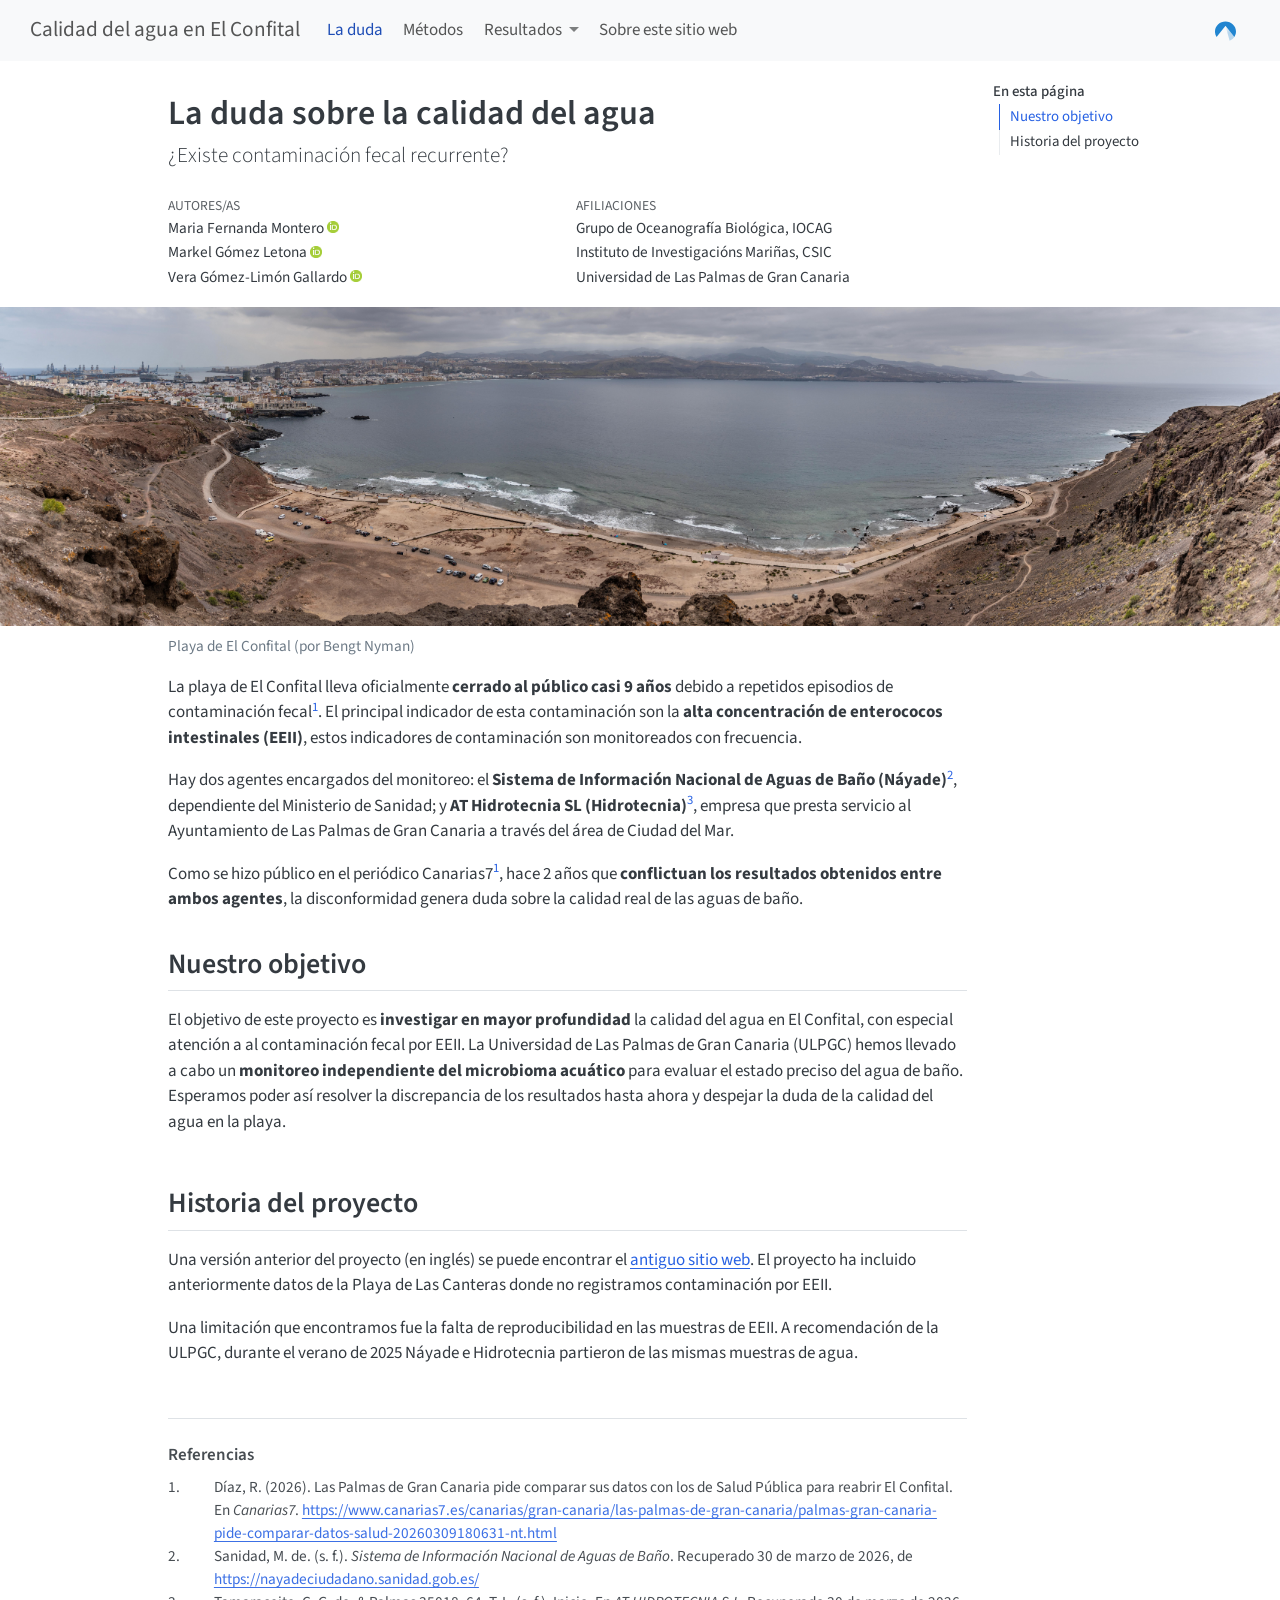
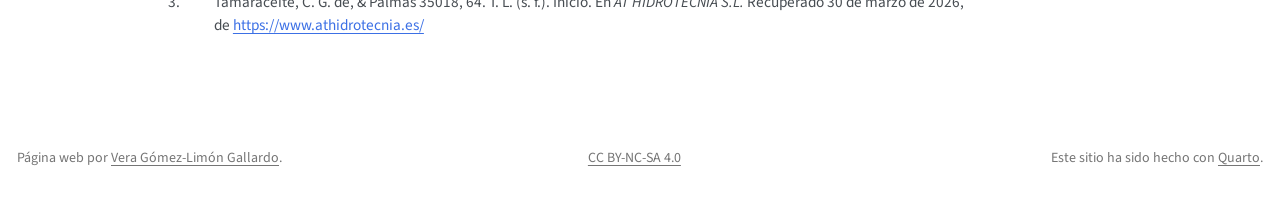
==== docs/index.html @ fd4003d5 "Añadida afiliación de Vera a la ULPGC" ====
<!DOCTYPE html>
<html xmlns="http://www.w3.org/1999/xhtml" lang="es" xml:lang="es"><head>

<meta charset="utf-8">
<meta name="generator" content="quarto-1.8.26">

<meta name="viewport" content="width=device-width, initial-scale=1.0, user-scalable=yes">

<meta name="author" content="Maria Fernanda Montero">
<meta name="author" content="Markel Gómez Letona">
<meta name="author" content="Vera Gómez-Limón Gallardo">

<title>La duda sobre la calidad del agua – Calidad del agua en El Confital</title>
<style>
code{white-space: pre-wrap;}
span.smallcaps{font-variant: small-caps;}
div.columns{display: flex; gap: min(4vw, 1.5em);}
div.column{flex: auto; overflow-x: auto;}
div.hanging-indent{margin-left: 1.5em; text-indent: -1.5em;}
ul.task-list{list-style: none;}
ul.task-list li input[type="checkbox"] {
  width: 0.8em;
  margin: 0 0.8em 0.2em -1em; /* quarto-specific, see https://github.com/quarto-dev/quarto-cli/issues/4556 */ 
  vertical-align: middle;
}
/* CSS for citations */
div.csl-bib-body { }
div.csl-entry {
  clear: both;
  margin-bottom: 0em;
}
.hanging-indent div.csl-entry {
  margin-left:2em;
  text-indent:-2em;
}
div.csl-left-margin {
  min-width:2em;
  float:left;
}
div.csl-right-inline {
  margin-left:2em;
  padding-left:1em;
}
div.csl-indent {
  margin-left: 2em;
}</style>


<script src="site_libs/quarto-nav/quarto-nav.js"></script>
<script src="site_libs/quarto-nav/headroom.min.js"></script>
<script src="site_libs/clipboard/clipboard.min.js"></script>
<script src="site_libs/quarto-search/autocomplete.umd.js"></script>
<script src="site_libs/quarto-search/fuse.min.js"></script>
<script src="site_libs/quarto-search/quarto-search.js"></script>
<meta name="quarto:offset" content="./">
<link href="./patron.png" rel="icon" type="image/png">
<script src="site_libs/quarto-html/quarto.js" type="module"></script>
<script src="site_libs/quarto-html/tabsets/tabsets.js" type="module"></script>
<script src="site_libs/quarto-html/axe/axe-check.js" type="module"></script>
<script src="site_libs/quarto-html/popper.min.js"></script>
<script src="site_libs/quarto-html/tippy.umd.min.js"></script>
<script src="site_libs/quarto-html/anchor.min.js"></script>
<link href="site_libs/quarto-html/tippy.css" rel="stylesheet">
<link href="site_libs/quarto-html/quarto-syntax-highlighting-587c61ba64f3a5504c4d52d930310e48.css" rel="stylesheet" id="quarto-text-highlighting-styles">
<script src="site_libs/bootstrap/bootstrap.min.js"></script>
<link href="site_libs/bootstrap/bootstrap-icons.css" rel="stylesheet">
<link href="site_libs/bootstrap/bootstrap-879d93b0f2bc2329f1ae5f42b097d1d2.min.css" rel="stylesheet" append-hash="true" id="quarto-bootstrap" data-mode="light">
<script id="quarto-search-options" type="application/json">{
  "location": "navbar",
  "copy-button": false,
  "collapse-after": 3,
  "panel-placement": "end",
  "type": "overlay",
  "limit": 50,
  "keyboard-shortcut": [
    "f",
    "/",
    "s"
  ],
  "show-item-context": false,
  "language": {
    "search-no-results-text": "No se han encontrado resultados",
    "search-matching-documents-text": "documentos encontrados",
    "search-copy-link-title": "Copiar el enlace en la búsqueda",
    "search-hide-matches-text": "Ocultar resultados adicionales",
    "search-more-match-text": "resultado adicional en este documento",
    "search-more-matches-text": "resultados adicionales en este documento",
    "search-clear-button-title": "Borrar",
    "search-text-placeholder": "",
    "search-detached-cancel-button-title": "Cancelar",
    "search-submit-button-title": "Enviar",
    "search-label": "Buscar"
  }
}</script>


</head>

<body class="nav-fixed quarto-light">

<div id="quarto-search-results"></div>
  <header id="quarto-header" class="headroom fixed-top">
    <nav class="navbar navbar-expand-lg " data-bs-theme="dark">
      <div class="navbar-container container-fluid">
      <div class="navbar-brand-container mx-auto">
    <a class="navbar-brand" href="./index.html">
    <span class="navbar-title">Calidad del agua en El Confital</span>
    </a>
  </div>
            <div id="quarto-search" class="" title="Buscar"></div>
          <button class="navbar-toggler" type="button" data-bs-toggle="collapse" data-bs-target="#navbarCollapse" aria-controls="navbarCollapse" role="menu" aria-expanded="false" aria-label="Navegación de palanca" onclick="if (window.quartoToggleHeadroom) { window.quartoToggleHeadroom(); }">
  <span class="navbar-toggler-icon"></span>
</button>
          <div class="collapse navbar-collapse" id="navbarCollapse">
            <ul class="navbar-nav navbar-nav-scroll me-auto">
  <li class="nav-item">
    <a class="nav-link active" href="./index.html" aria-current="page"> 
<span class="menu-text">La duda</span></a>
  </li>  
  <li class="nav-item">
    <a class="nav-link" href="./metodos.html"> 
<span class="menu-text">Métodos</span></a>
  </li>  
  <li class="nav-item dropdown ">
    <a class="nav-link dropdown-toggle" href="#" id="nav-menu-resultados" role="link" data-bs-toggle="dropdown" aria-expanded="false">
 <span class="menu-text">Resultados</span>
    </a>
    <ul class="dropdown-menu" aria-labelledby="nav-menu-resultados">    
        <li>
    <a class="dropdown-item" href="./indicadores.html">
 <span class="dropdown-text">Biondicadores convencionales</span></a>
  </li>  
        <li>
    <a class="dropdown-item" href="./citometria.html">
 <span class="dropdown-text">Citometría de flujo</span></a>
  </li>  
        <li>
    <a class="dropdown-item" href="./secuenciacion.html">
 <span class="dropdown-text">Secuenciación del microbioma</span></a>
  </li>  
    </ul>
  </li>
  <li class="nav-item">
    <a class="nav-link" href="./about.html"> 
<span class="menu-text">Sobre este sitio web</span></a>
  </li>  
</ul>
            <ul class="navbar-nav navbar-nav-scroll ms-auto">
  <li class="nav-item">
    <a class="nav-link" href="https://codeberg.org/veraglg/bahiaconfital"> 
<span class="menu-text"><img src="codeberg.svg" title="Codigo fuente" style="height:1.2em"></span></a>
  </li>  
</ul>
          </div> <!-- /navcollapse -->
            <div class="quarto-navbar-tools">
</div>
      </div> <!-- /container-fluid -->
    </nav>
</header>
<!-- content -->
<div id="quarto-content" class="quarto-container page-columns page-rows-contents page-layout-article page-navbar">
<!-- sidebar -->
<!-- margin-sidebar -->
    <div id="quarto-margin-sidebar" class="sidebar margin-sidebar">
        <nav id="TOC" role="doc-toc" class="toc-active">
    <h2 id="toc-title">En esta página</h2>
   
  <ul>
  <li><a href="#nuestro-objetivo" id="toc-nuestro-objetivo" class="nav-link active" data-scroll-target="#nuestro-objetivo">Nuestro objetivo</a></li>
  <li><a href="#historia-del-proyecto" id="toc-historia-del-proyecto" class="nav-link" data-scroll-target="#historia-del-proyecto">Historia del proyecto</a></li>
  </ul>
</nav>
    </div>
<!-- main -->
<main class="content page-columns page-full" id="quarto-document-content">

<header id="title-block-header" class="quarto-title-block default">
<div class="quarto-title">
<h1 class="title">La duda sobre la calidad del agua</h1>
<p class="subtitle lead">¿Existe contaminación fecal recurrente?</p>
</div>


<div class="quarto-title-meta-author">
  <div class="quarto-title-meta-heading">Autores/as</div>
  <div class="quarto-title-meta-heading">Afiliaciones</div>
  
    <div class="quarto-title-meta-contents">
    <p class="author">Maria Fernanda Montero <a href="https://orcid.org/0000-0001-8124-8136" class="quarto-title-author-orcid"> <img src="[data-uri]"></a></p>
  </div>
  <div class="quarto-title-meta-contents">
        <p class="affiliation">
            Grupo de Oceanografía Biológica, IOCAG
          </p>
      </div>
    <div class="quarto-title-meta-contents">
    <p class="author">Markel Gómez Letona <a href="https://orcid.org/0000-0001-9325-3979" class="quarto-title-author-orcid"> <img src="[data-uri]"></a></p>
  </div>
  <div class="quarto-title-meta-contents">
        <p class="affiliation">
            Instituto de Investigacións Mariñas, CSIC
          </p>
      </div>
    <div class="quarto-title-meta-contents">
    <p class="author">Vera Gómez-Limón Gallardo <a href="https://orcid.org/0009-0005-4889-3412" class="quarto-title-author-orcid"> <img src="[data-uri]"></a></p>
  </div>
  <div class="quarto-title-meta-contents">
        <p class="affiliation">
            Universidad de Las Palmas de Gran Canaria
          </p>
      </div>
  </div>

<div class="quarto-title-meta">

      
  
    
  </div>
  


</header>


<div class="page-columns page-full">
<div class="quarto-figure quarto-figure-center page-columns page-full">
<figure class="figure page-columns page-full">
<p class="page-columns page-full"><img src="confital.jpg" class="img-fluid figure-img column-screen"></p>
<figcaption>Playa de El Confital (por Bengt Nyman)</figcaption>
</figure>
</div>
</div>
<p>La playa de El Confital lleva oficialmente <strong>cerrado al público casi 9 años</strong> debido a repetidos episodios de contaminación fecal<span class="citation" data-cites="diaz2026"><sup><a href="#ref-diaz2026" role="doc-biblioref">1</a></sup></span>. El principal indicador de esta contaminación son la <strong>alta concentración de enterococos intestinales (EEII)</strong>, estos indicadores de contaminación son monitoreados con frecuencia.</p>
<p>Hay dos agentes encargados del monitoreo: el <strong>Sistema de Información Nacional de Aguas de Baño (Náyade)</strong><span class="citation" data-cites="nayade"><sup><a href="#ref-nayade" role="doc-biblioref">2</a></sup></span>, dependiente del Ministerio de Sanidad; y <strong>AT Hidrotecnia SL (Hidrotecnia)</strong><span class="citation" data-cites="hidrotecnia"><sup><a href="#ref-hidrotecnia" role="doc-biblioref">3</a></sup></span>, empresa que presta servicio al Ayuntamiento de Las Palmas de Gran Canaria a través del área de Ciudad del Mar.</p>
<p>Como se hizo público en el periódico Canarias7<span class="citation" data-cites="diaz2026"><sup><a href="#ref-diaz2026" role="doc-biblioref">1</a></sup></span>, hace 2 años que <strong>conflictuan los resultados obtenidos entre ambos agentes</strong>, la disconformidad genera duda sobre la calidad real de las aguas de baño.</p>
<section id="nuestro-objetivo" class="level2">
<h2 class="anchored" data-anchor-id="nuestro-objetivo">Nuestro objetivo</h2>
<p>El objetivo de este proyecto es <strong>investigar en mayor profundidad</strong> la calidad del agua en El Confital, con especial atención a al contaminación fecal por EEII. La Universidad de Las Palmas de Gran Canaria (ULPGC) hemos llevado a cabo un <strong>monitoreo independiente del microbioma acuático</strong> para evaluar el estado preciso del agua de baño. Esperamos poder así resolver la discrepancia de los resultados hasta ahora y despejar la duda de la calidad del agua en la playa.</p>
</section>
<section id="historia-del-proyecto" class="level2">
<h2 class="anchored" data-anchor-id="historia-del-proyecto">Historia del proyecto</h2>
<p>Una versión anterior del proyecto (en inglés) se puede encontrar el <a href="https://veraglg.github.io/bahiaconfital-old/">antiguo sitio web</a>. El proyecto ha incluido anteriormente datos de la Playa de Las Canteras donde no registramos contaminación por EEII.</p>
<p>Una limitación que encontramos fue la falta de reproducibilidad en las muestras de EEII. A recomendación de la ULPGC, durante el verano de 2025 Náyade e Hidrotecnia partieron de las mismas muestras de agua.</p>



</section>

<div id="quarto-appendix" class="default"><section class="quarto-appendix-contents" role="doc-bibliography" id="quarto-bibliography"><h2 class="anchored quarto-appendix-heading">Referencias</h2><div id="refs" class="references csl-bib-body" data-entry-spacing="0" data-line-spacing="2" role="list">
<div id="ref-diaz2026" class="csl-entry" role="listitem">
<div class="csl-left-margin">1. </div><div class="csl-right-inline">Díaz, R. (2026). Las <span>Palmas</span> de <span>Gran</span> <span>Canaria</span> pide comparar sus datos con los de <span>Salud</span> <span>Pública</span> para reabrir <span>El</span> <span>Confital</span>. En <em>Canarias7</em>. <a href="https://www.canarias7.es/canarias/gran-canaria/las-palmas-de-gran-canaria/palmas-gran-canaria-pide-comparar-datos-salud-20260309180631-nt.html">https://www.canarias7.es/canarias/gran-canaria/las-palmas-de-gran-canaria/palmas-gran-canaria-pide-comparar-datos-salud-20260309180631-nt.html</a></div>
</div>
<div id="ref-nayade" class="csl-entry" role="listitem">
<div class="csl-left-margin">2. </div><div class="csl-right-inline">Sanidad, M. de. (s.&nbsp;f.). <em>Sistema de <span>Información</span> <span>Nacional</span> de <span>Aguas</span> de <span>Baño</span></em>. Recuperado 30 de marzo de 2026, de <a href="https://nayadeciudadano.sanidad.gob.es/">https://nayadeciudadano.sanidad.gob.es/</a></div>
</div>
<div id="ref-hidrotecnia" class="csl-entry" role="listitem">
<div class="csl-left-margin">3. </div><div class="csl-right-inline">Tamaraceite, C. G. de, &amp; Palmas 35018, 64. T. L. (s.&nbsp;f.). Inicio. En <em>AT HIDROTECNIA S.L.</em> Recuperado 30 de marzo de 2026, de <a href="https://www.athidrotecnia.es/">https://www.athidrotecnia.es/</a></div>
</div>
</div></section></div></main> <!-- /main -->
<script id="quarto-html-after-body" type="application/javascript">
  window.document.addEventListener("DOMContentLoaded", function (event) {
    const icon = "";
    const anchorJS = new window.AnchorJS();
    anchorJS.options = {
      placement: 'right',
      icon: icon
    };
    anchorJS.add('.anchored');
    const isCodeAnnotation = (el) => {
      for (const clz of el.classList) {
        if (clz.startsWith('code-annotation-')) {                     
          return true;
        }
      }
      return false;
    }
    const onCopySuccess = function(e) {
      // button target
      const button = e.trigger;
      // don't keep focus
      button.blur();
      // flash "checked"
      button.classList.add('code-copy-button-checked');
      var currentTitle = button.getAttribute("title");
      button.setAttribute("title", "Copiado");
      let tooltip;
      if (window.bootstrap) {
        button.setAttribute("data-bs-toggle", "tooltip");
        button.setAttribute("data-bs-placement", "left");
        button.setAttribute("data-bs-title", "Copiado");
        tooltip = new bootstrap.Tooltip(button, 
          { trigger: "manual", 
            customClass: "code-copy-button-tooltip",
            offset: [0, -8]});
        tooltip.show();    
      }
      setTimeout(function() {
        if (tooltip) {
          tooltip.hide();
          button.removeAttribute("data-bs-title");
          button.removeAttribute("data-bs-toggle");
          button.removeAttribute("data-bs-placement");
        }
        button.setAttribute("title", currentTitle);
        button.classList.remove('code-copy-button-checked');
      }, 1000);
      // clear code selection
      e.clearSelection();
    }
    const getTextToCopy = function(trigger) {
      const outerScaffold = trigger.parentElement.cloneNode(true);
      const codeEl = outerScaffold.querySelector('code');
      for (const childEl of codeEl.children) {
        if (isCodeAnnotation(childEl)) {
          childEl.remove();
        }
      }
      return codeEl.innerText;
    }
    const clipboard = new window.ClipboardJS('.code-copy-button:not([data-in-quarto-modal])', {
      text: getTextToCopy
    });
    clipboard.on('success', onCopySuccess);
    if (window.document.getElementById('quarto-embedded-source-code-modal')) {
      const clipboardModal = new window.ClipboardJS('.code-copy-button[data-in-quarto-modal]', {
        text: getTextToCopy,
        container: window.document.getElementById('quarto-embedded-source-code-modal')
      });
      clipboardModal.on('success', onCopySuccess);
    }
      var localhostRegex = new RegExp(/^(?:http|https):\/\/localhost\:?[0-9]*\//);
      var mailtoRegex = new RegExp(/^mailto:/);
        var filterRegex = new RegExp("https:\/\/veraglg\.github\.io\/bahiaconfital\/");
      var isInternal = (href) => {
          return filterRegex.test(href) || localhostRegex.test(href) || mailtoRegex.test(href);
      }
      // Inspect non-navigation links and adorn them if external
     var links = window.document.querySelectorAll('a[href]:not(.nav-link):not(.navbar-brand):not(.toc-action):not(.sidebar-link):not(.sidebar-item-toggle):not(.pagination-link):not(.no-external):not([aria-hidden]):not(.dropdown-item):not(.quarto-navigation-tool):not(.about-link)');
      for (var i=0; i<links.length; i++) {
        const link = links[i];
        if (!isInternal(link.href)) {
          // undo the damage that might have been done by quarto-nav.js in the case of
          // links that we want to consider external
          if (link.dataset.originalHref !== undefined) {
            link.href = link.dataset.originalHref;
          }
        }
      }
    function tippyHover(el, contentFn, onTriggerFn, onUntriggerFn) {
      const config = {
        allowHTML: true,
        maxWidth: 500,
        delay: 100,
        arrow: false,
        appendTo: function(el) {
            return el.parentElement;
        },
        interactive: true,
        interactiveBorder: 10,
        theme: 'quarto',
        placement: 'bottom-start',
      };
      if (contentFn) {
        config.content = contentFn;
      }
      if (onTriggerFn) {
        config.onTrigger = onTriggerFn;
      }
      if (onUntriggerFn) {
        config.onUntrigger = onUntriggerFn;
      }
      window.tippy(el, config); 
    }
    const noterefs = window.document.querySelectorAll('a[role="doc-noteref"]');
    for (var i=0; i<noterefs.length; i++) {
      const ref = noterefs[i];
      tippyHover(ref, function() {
        // use id or data attribute instead here
        let href = ref.getAttribute('data-footnote-href') || ref.getAttribute('href');
        try { href = new URL(href).hash; } catch {}
        const id = href.replace(/^#\/?/, "");
        const note = window.document.getElementById(id);
        if (note) {
          return note.innerHTML;
        } else {
          return "";
        }
      });
    }
    const xrefs = window.document.querySelectorAll('a.quarto-xref');
    const processXRef = (id, note) => {
      // Strip column container classes
      const stripColumnClz = (el) => {
        el.classList.remove("page-full", "page-columns");
        if (el.children) {
          for (const child of el.children) {
            stripColumnClz(child);
          }
        }
      }
      stripColumnClz(note)
      if (id === null || id.startsWith('sec-')) {
        // Special case sections, only their first couple elements
        const container = document.createElement("div");
        if (note.children && note.children.length > 2) {
          container.appendChild(note.children[0].cloneNode(true));
          for (let i = 1; i < note.children.length; i++) {
            const child = note.children[i];
            if (child.tagName === "P" && child.innerText === "") {
              continue;
            } else {
              container.appendChild(child.cloneNode(true));
              break;
            }
          }
          if (window.Quarto?.typesetMath) {
            window.Quarto.typesetMath(container);
          }
          return container.innerHTML
        } else {
          if (window.Quarto?.typesetMath) {
            window.Quarto.typesetMath(note);
          }
          return note.innerHTML;
        }
      } else {
        // Remove any anchor links if they are present
        const anchorLink = note.querySelector('a.anchorjs-link');
        if (anchorLink) {
          anchorLink.remove();
        }
        if (window.Quarto?.typesetMath) {
          window.Quarto.typesetMath(note);
        }
        if (note.classList.contains("callout")) {
          return note.outerHTML;
        } else {
          return note.innerHTML;
        }
      }
    }
    for (var i=0; i<xrefs.length; i++) {
      const xref = xrefs[i];
      tippyHover(xref, undefined, function(instance) {
        instance.disable();
        let url = xref.getAttribute('href');
        let hash = undefined; 
        if (url.startsWith('#')) {
          hash = url;
        } else {
          try { hash = new URL(url).hash; } catch {}
        }
        if (hash) {
          const id = hash.replace(/^#\/?/, "");
          const note = window.document.getElementById(id);
          if (note !== null) {
            try {
              const html = processXRef(id, note.cloneNode(true));
              instance.setContent(html);
            } finally {
              instance.enable();
              instance.show();
            }
          } else {
            // See if we can fetch this
            fetch(url.split('#')[0])
            .then(res => res.text())
            .then(html => {
              const parser = new DOMParser();
              const htmlDoc = parser.parseFromString(html, "text/html");
              const note = htmlDoc.getElementById(id);
              if (note !== null) {
                const html = processXRef(id, note);
                instance.setContent(html);
              } 
            }).finally(() => {
              instance.enable();
              instance.show();
            });
          }
        } else {
          // See if we can fetch a full url (with no hash to target)
          // This is a special case and we should probably do some content thinning / targeting
          fetch(url)
          .then(res => res.text())
          .then(html => {
            const parser = new DOMParser();
            const htmlDoc = parser.parseFromString(html, "text/html");
            const note = htmlDoc.querySelector('main.content');
            if (note !== null) {
              // This should only happen for chapter cross references
              // (since there is no id in the URL)
              // remove the first header
              if (note.children.length > 0 && note.children[0].tagName === "HEADER") {
                note.children[0].remove();
              }
              const html = processXRef(null, note);
              instance.setContent(html);
            } 
          }).finally(() => {
            instance.enable();
            instance.show();
          });
        }
      }, function(instance) {
      });
    }
        let selectedAnnoteEl;
        const selectorForAnnotation = ( cell, annotation) => {
          let cellAttr = 'data-code-cell="' + cell + '"';
          let lineAttr = 'data-code-annotation="' +  annotation + '"';
          const selector = 'span[' + cellAttr + '][' + lineAttr + ']';
          return selector;
        }
        const selectCodeLines = (annoteEl) => {
          const doc = window.document;
          const targetCell = annoteEl.getAttribute("data-target-cell");
          const targetAnnotation = annoteEl.getAttribute("data-target-annotation");
          const annoteSpan = window.document.querySelector(selectorForAnnotation(targetCell, targetAnnotation));
          const lines = annoteSpan.getAttribute("data-code-lines").split(",");
          const lineIds = lines.map((line) => {
            return targetCell + "-" + line;
          })
          let top = null;
          let height = null;
          let parent = null;
          if (lineIds.length > 0) {
              //compute the position of the single el (top and bottom and make a div)
              const el = window.document.getElementById(lineIds[0]);
              top = el.offsetTop;
              height = el.offsetHeight;
              parent = el.parentElement.parentElement;
            if (lineIds.length > 1) {
              const lastEl = window.document.getElementById(lineIds[lineIds.length - 1]);
              const bottom = lastEl.offsetTop + lastEl.offsetHeight;
              height = bottom - top;
            }
            if (top !== null && height !== null && parent !== null) {
              // cook up a div (if necessary) and position it 
              let div = window.document.getElementById("code-annotation-line-highlight");
              if (div === null) {
                div = window.document.createElement("div");
                div.setAttribute("id", "code-annotation-line-highlight");
                div.style.position = 'absolute';
                parent.appendChild(div);
              }
              div.style.top = top - 2 + "px";
              div.style.height = height + 4 + "px";
              div.style.left = 0;
              let gutterDiv = window.document.getElementById("code-annotation-line-highlight-gutter");
              if (gutterDiv === null) {
                gutterDiv = window.document.createElement("div");
                gutterDiv.setAttribute("id", "code-annotation-line-highlight-gutter");
                gutterDiv.style.position = 'absolute';
                const codeCell = window.document.getElementById(targetCell);
                const gutter = codeCell.querySelector('.code-annotation-gutter');
                gutter.appendChild(gutterDiv);
              }
              gutterDiv.style.top = top - 2 + "px";
              gutterDiv.style.height = height + 4 + "px";
            }
            selectedAnnoteEl = annoteEl;
          }
        };
        const unselectCodeLines = () => {
          const elementsIds = ["code-annotation-line-highlight", "code-annotation-line-highlight-gutter"];
          elementsIds.forEach((elId) => {
            const div = window.document.getElementById(elId);
            if (div) {
              div.remove();
            }
          });
          selectedAnnoteEl = undefined;
        };
          // Handle positioning of the toggle
      window.addEventListener(
        "resize",
        throttle(() => {
          elRect = undefined;
          if (selectedAnnoteEl) {
            selectCodeLines(selectedAnnoteEl);
          }
        }, 10)
      );
      function throttle(fn, ms) {
      let throttle = false;
      let timer;
        return (...args) => {
          if(!throttle) { // first call gets through
              fn.apply(this, args);
              throttle = true;
          } else { // all the others get throttled
              if(timer) clearTimeout(timer); // cancel #2
              timer = setTimeout(() => {
                fn.apply(this, args);
                timer = throttle = false;
              }, ms);
          }
        };
      }
        // Attach click handler to the DT
        const annoteDls = window.document.querySelectorAll('dt[data-target-cell]');
        for (const annoteDlNode of annoteDls) {
          annoteDlNode.addEventListener('click', (event) => {
            const clickedEl = event.target;
            if (clickedEl !== selectedAnnoteEl) {
              unselectCodeLines();
              const activeEl = window.document.querySelector('dt[data-target-cell].code-annotation-active');
              if (activeEl) {
                activeEl.classList.remove('code-annotation-active');
              }
              selectCodeLines(clickedEl);
              clickedEl.classList.add('code-annotation-active');
            } else {
              // Unselect the line
              unselectCodeLines();
              clickedEl.classList.remove('code-annotation-active');
            }
          });
        }
    const findCites = (el) => {
      const parentEl = el.parentElement;
      if (parentEl) {
        const cites = parentEl.dataset.cites;
        if (cites) {
          return {
            el,
            cites: cites.split(' ')
          };
        } else {
          return findCites(el.parentElement)
        }
      } else {
        return undefined;
      }
    };
    var bibliorefs = window.document.querySelectorAll('a[role="doc-biblioref"]');
    for (var i=0; i<bibliorefs.length; i++) {
      const ref = bibliorefs[i];
      const citeInfo = findCites(ref);
      if (citeInfo) {
        tippyHover(citeInfo.el, function() {
          var popup = window.document.createElement('div');
          citeInfo.cites.forEach(function(cite) {
            var citeDiv = window.document.createElement('div');
            citeDiv.classList.add('hanging-indent');
            citeDiv.classList.add('csl-entry');
            var biblioDiv = window.document.getElementById('ref-' + cite);
            if (biblioDiv) {
              citeDiv.innerHTML = biblioDiv.innerHTML;
            }
            popup.appendChild(citeDiv);
          });
          return popup.innerHTML;
        });
      }
    }
  });
  </script>
</div> <!-- /content -->
<footer class="footer">
  <div class="nav-footer">
    <div class="nav-footer-left">
<p>Página web por <a href="https://orcid.org/0009-0005-4889-3412">Vera Gómez-Limón Gallardo</a>.</p>
</div>   
    <div class="nav-footer-center">
<p><a href="https://creativecommons.org/licenses/by-nc-sa/4.0/">CC BY-NC-SA 4.0</a><img src="https://mirrors.creativecommons.org/presskit/icons/cc.svg" alt="" style="max-width: 1em;max-height:1em;margin-left: .2em;"><img src="https://mirrors.creativecommons.org/presskit/icons/by.svg" alt="" style="max-width: 1em;max-height:1em;margin-left: .2em;"><img src="https://mirrors.creativecommons.org/presskit/icons/nc.svg" alt="" style="max-width: 1em;max-height:1em;margin-left: .2em;"><img src="https://mirrors.creativecommons.org/presskit/icons/sa.svg" alt="" style="max-width: 1em;max-height:1em;margin-left: .2em;"></p>
</div>
    <div class="nav-footer-right">
<p>Este sitio ha sido hecho con <a href="https://quarto.org/">Quarto</a>.</p>
</div>
  </div>
</footer>




</body></html>
---- docs/site_libs/quarto-html/tippy.css ----
.tippy-box[data-animation=fade][data-state=hidden]{opacity:0}[data-tippy-root]{max-width:calc(100vw - 10px)}.tippy-box{position:relative;background-color:#333;color:#fff;border-radius:4px;font-size:14px;line-height:1.4;white-space:normal;outline:0;transition-property:transform,visibility,opacity}.tippy-box[data-placement^=top]>.tippy-arrow{bottom:0}.tippy-box[data-placement^=top]>.tippy-arrow:before{bottom:-7px;left:0;border-width:8px 8px 0;border-top-color:initial;transform-origin:center top}.tippy-box[data-placement^=bottom]>.tippy-arrow{top:0}.tippy-box[data-placement^=bottom]>.tippy-arrow:before{top:-7px;left:0;border-width:0 8px 8px;border-bottom-color:initial;transform-origin:center bottom}.tippy-box[data-placement^=left]>.tippy-arrow{right:0}.tippy-box[data-placement^=left]>.tippy-arrow:before{border-width:8px 0 8px 8px;border-left-color:initial;right:-7px;transform-origin:center left}.tippy-box[data-placement^=right]>.tippy-arrow{left:0}.tippy-box[data-placement^=right]>.tippy-arrow:before{left:-7px;border-width:8px 8px 8px 0;border-right-color:initial;transform-origin:center right}.tippy-box[data-inertia][data-state=visible]{transition-timing-function:cubic-bezier(.54,1.5,.38,1.11)}.tippy-arrow{width:16px;height:16px;color:#333}.tippy-arrow:before{content:"";position:absolute;border-color:transparent;border-style:solid}.tippy-content{position:relative;padding:5px 9px;z-index:1}
---- docs/site_libs/quarto-html/quarto-syntax-highlighting-587c61ba64f3a5504c4d52d930310e48.css ----
/* quarto syntax highlight colors */
:root {
  --quarto-hl-ot-color: #003B4F;
  --quarto-hl-at-color: #657422;
  --quarto-hl-ss-color: #20794D;
  --quarto-hl-an-color: #5E5E5E;
  --quarto-hl-fu-color: #4758AB;
  --quarto-hl-st-color: #20794D;
  --quarto-hl-cf-color: #003B4F;
  --quarto-hl-op-color: #5E5E5E;
  --quarto-hl-er-color: #AD0000;
  --quarto-hl-bn-color: #AD0000;
  --quarto-hl-al-color: #AD0000;
  --quarto-hl-va-color: #111111;
  --quarto-hl-bu-color: inherit;
  --quarto-hl-ex-color: inherit;
  --quarto-hl-pp-color: #AD0000;
  --quarto-hl-in-color: #5E5E5E;
  --quarto-hl-vs-color: #20794D;
  --quarto-hl-wa-color: #5E5E5E;
  --quarto-hl-do-color: #5E5E5E;
  --quarto-hl-im-color: #00769E;
  --quarto-hl-ch-color: #20794D;
  --quarto-hl-dt-color: #AD0000;
  --quarto-hl-fl-color: #AD0000;
  --quarto-hl-co-color: #5E5E5E;
  --quarto-hl-cv-color: #5E5E5E;
  --quarto-hl-cn-color: #8f5902;
  --quarto-hl-sc-color: #5E5E5E;
  --quarto-hl-dv-color: #AD0000;
  --quarto-hl-kw-color: #003B4F;
}

/* other quarto variables */
:root {
  --quarto-font-monospace: SFMono-Regular, Menlo, Monaco, Consolas, "Liberation Mono", "Courier New", monospace;
}

/* syntax highlight based on Pandoc's rules */
pre > code.sourceCode > span {
  color: #003B4F;
}

code.sourceCode > span {
  color: #003B4F;
}

div.sourceCode,
div.sourceCode pre.sourceCode {
  color: #003B4F;
}

/* Normal */
code span {
  color: #003B4F;
}

/* Alert */
code span.al {
  color: #AD0000;
  font-style: inherit;
}

/* Annotation */
code span.an {
  color: #5E5E5E;
  font-style: inherit;
}

/* Attribute */
code span.at {
  color: #657422;
  font-style: inherit;
}

/* BaseN */
code span.bn {
  color: #AD0000;
  font-style: inherit;
}

/* BuiltIn */
code span.bu {
  font-style: inherit;
}

/* ControlFlow */
code span.cf {
  color: #003B4F;
  font-weight: bold;
  font-style: inherit;
}

/* Char */
code span.ch {
  color: #20794D;
  font-style: inherit;
}

/* Constant */
code span.cn {
  color: #8f5902;
  font-style: inherit;
}

/* Comment */
code span.co {
  color: #5E5E5E;
  font-style: inherit;
}

/* CommentVar */
code span.cv {
  color: #5E5E5E;
  font-style: italic;
}

/* Documentation */
code span.do {
  color: #5E5E5E;
  font-style: italic;
}

/* DataType */
code span.dt {
  color: #AD0000;
  font-style: inherit;
}

/* DecVal */
code span.dv {
  color: #AD0000;
  font-style: inherit;
}

/* Error */
code span.er {
  color: #AD0000;
  font-style: inherit;
}

/* Extension */
code span.ex {
  font-style: inherit;
}

/* Float */
code span.fl {
  color: #AD0000;
  font-style: inherit;
}

/* Function */
code span.fu {
  color: #4758AB;
  font-style: inherit;
}

/* Import */
code span.im {
  color: #00769E;
  font-style: inherit;
}

/* Information */
code span.in {
  color: #5E5E5E;
  font-style: inherit;
}

/* Keyword */
code span.kw {
  color: #003B4F;
  font-weight: bold;
  font-style: inherit;
}

/* Operator */
code span.op {
  color: #5E5E5E;
  font-style: inherit;
}

/* Other */
code span.ot {
  color: #003B4F;
  font-style: inherit;
}

/* Preprocessor */
code span.pp {
  color: #AD0000;
  font-style: inherit;
}

/* SpecialChar */
code span.sc {
  color: #5E5E5E;
  font-style: inherit;
}

/* SpecialString */
code span.ss {
  color: #20794D;
  font-style: inherit;
}

/* String */
code span.st {
  color: #20794D;
  font-style: inherit;
}

/* Variable */
code span.va {
  color: #111111;
  font-style: inherit;
}

/* VerbatimString */
code span.vs {
  color: #20794D;
  font-style: inherit;
}

/* Warning */
code span.wa {
  color: #5E5E5E;
  font-style: italic;
}

.prevent-inlining {
  content: "</";
}

/*# sourceMappingURL=2dce1cc6c82594539e1579de68416b47.css.map */
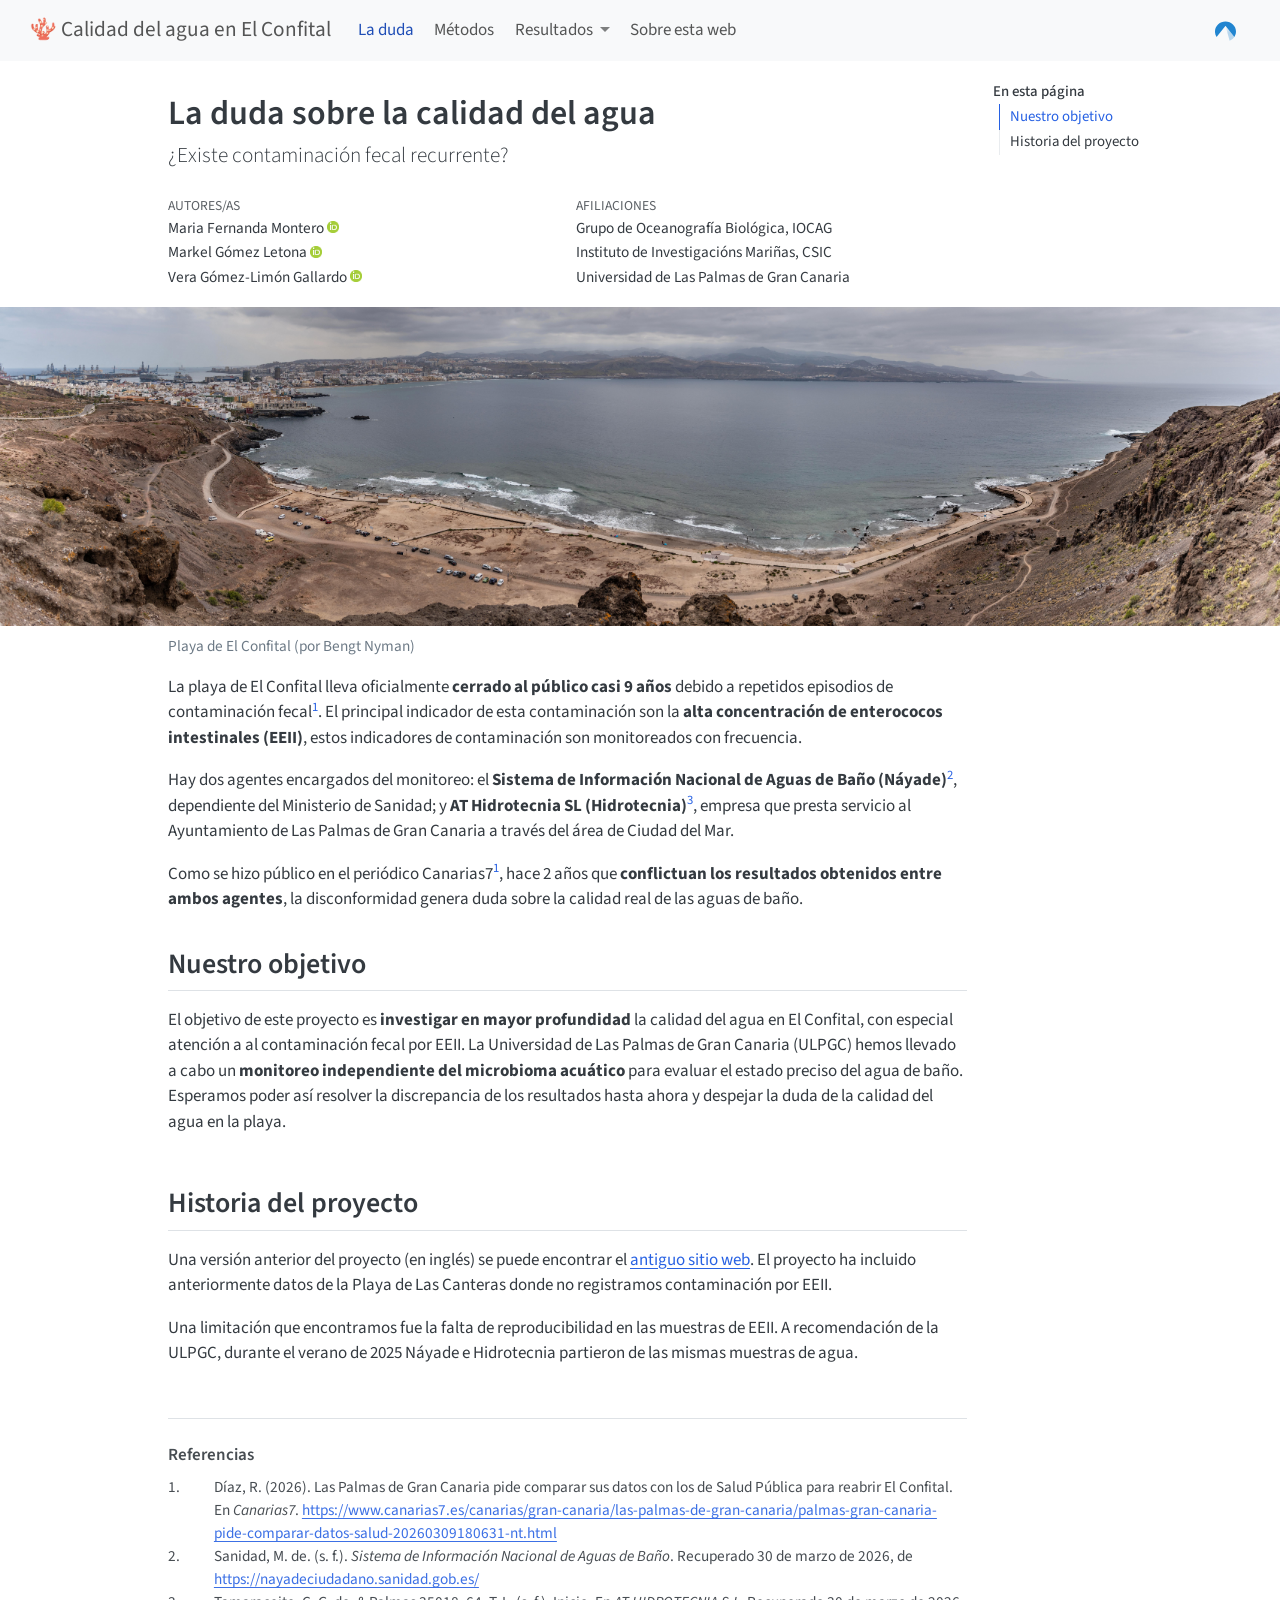
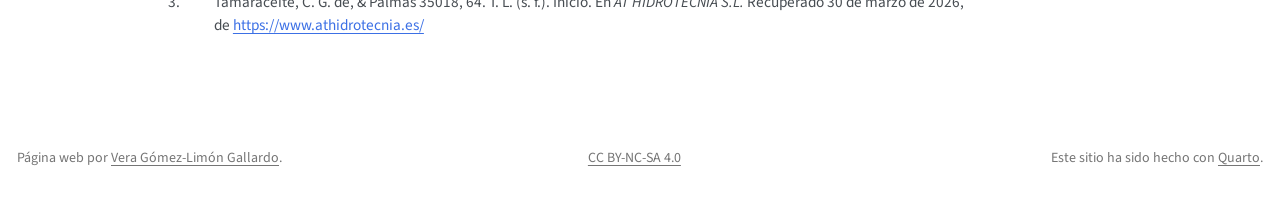
==== commit 432466e3: "Reorganizado indicadores.qmd Apurado estilo general de la web." ====
--- a/docs/index.html
+++ b/docs/index.html
@@ -10,7 +10,7 @@
 <meta name="author" content="Markel Gómez Letona">
 <meta name="author" content="Vera Gómez-Limón Gallardo">
 
-<title>La duda sobre la calidad del agua – Calidad del agua en El Confital</title>
+<title>La duda sobre la calidad del agua – 🪸 Calidad del agua en El Confital</title>
 <style>
 code{white-space: pre-wrap;}
 span.smallcaps{font-variant: small-caps;}
@@ -104,7 +104,7 @@
       <div class="navbar-container container-fluid">
       <div class="navbar-brand-container mx-auto">
     <a class="navbar-brand" href="./index.html">
-    <span class="navbar-title">Calidad del agua en El Confital</span>
+    <span class="navbar-title">🪸 Calidad del agua en El Confital</span>
     </a>
   </div>
             <div id="quarto-search" class="" title="Buscar"></div>
@@ -142,7 +142,7 @@
   </li>
   <li class="nav-item">
     <a class="nav-link" href="./about.html"> 
-<span class="menu-text">Sobre este sitio web</span></a>
+<span class="menu-text">Sobre esta web</span></a>
   </li>  
 </ul>
             <ul class="navbar-nav navbar-nav-scroll ms-auto">
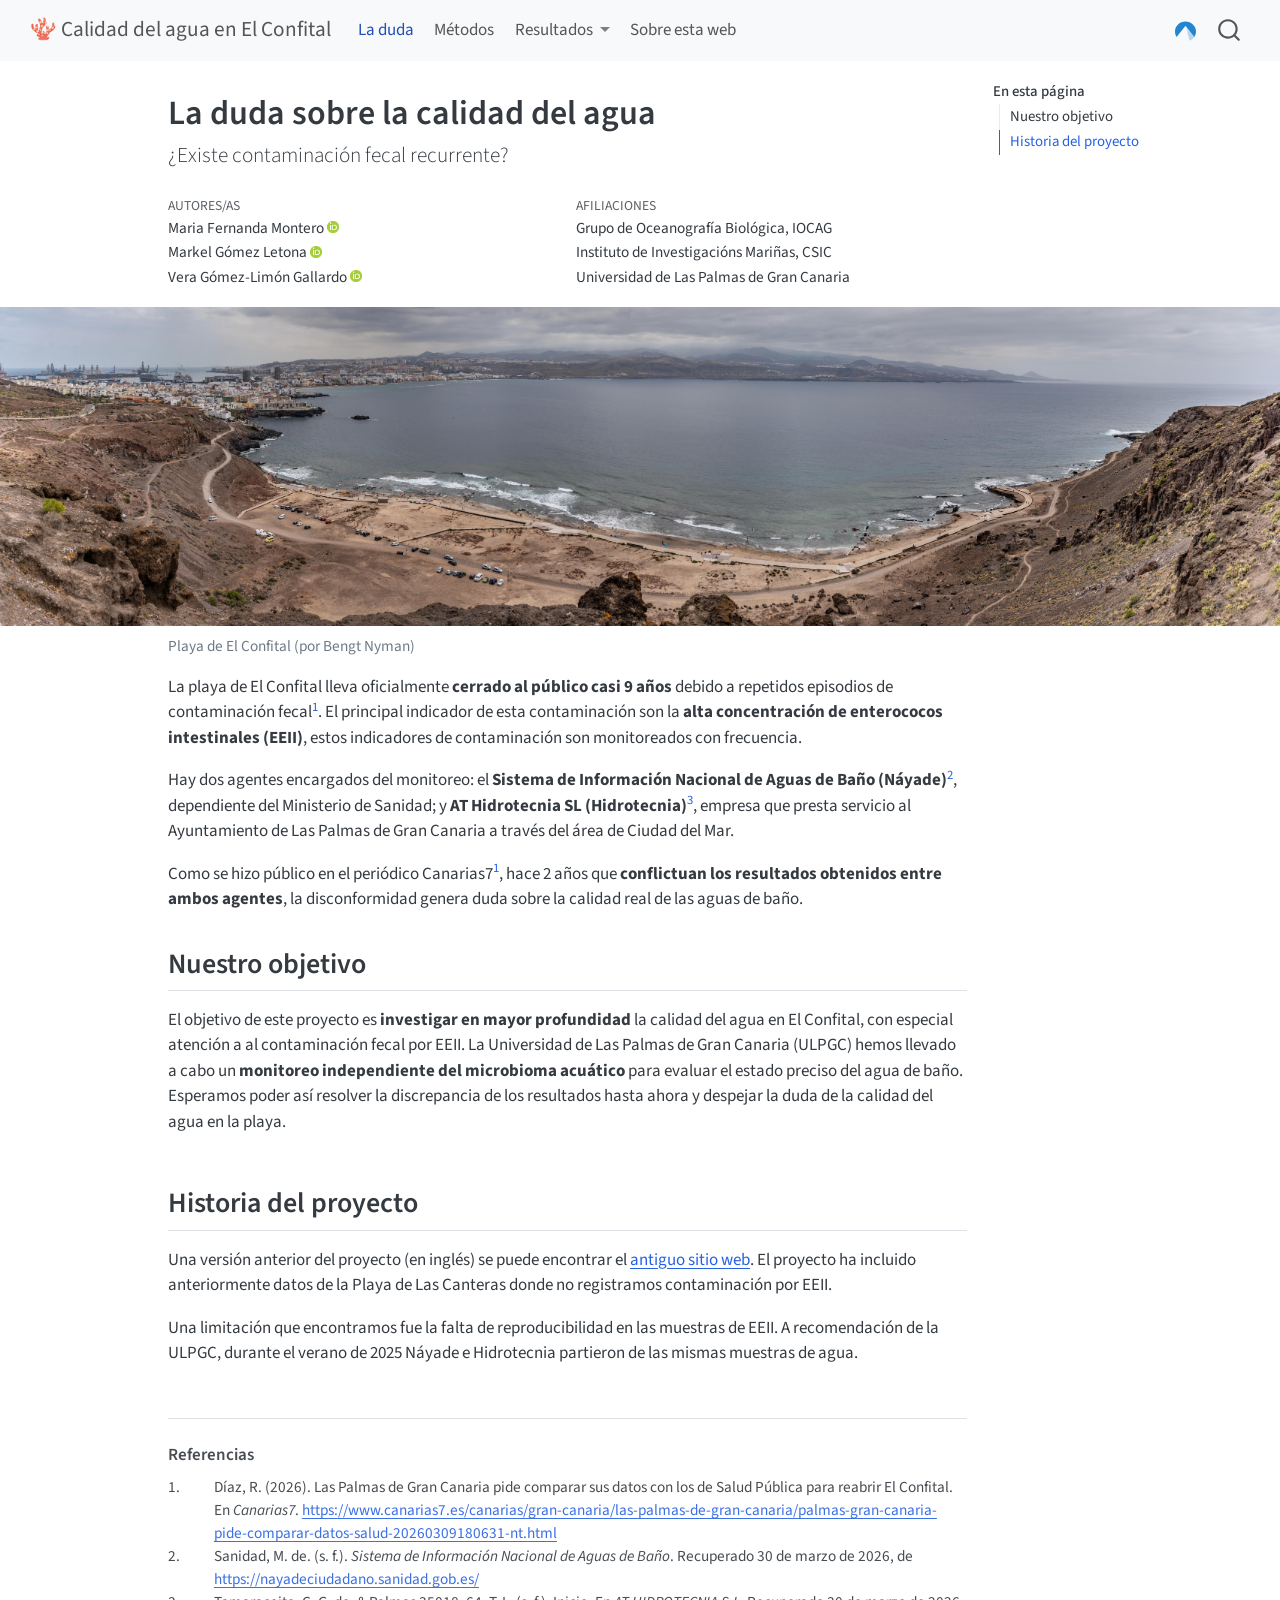
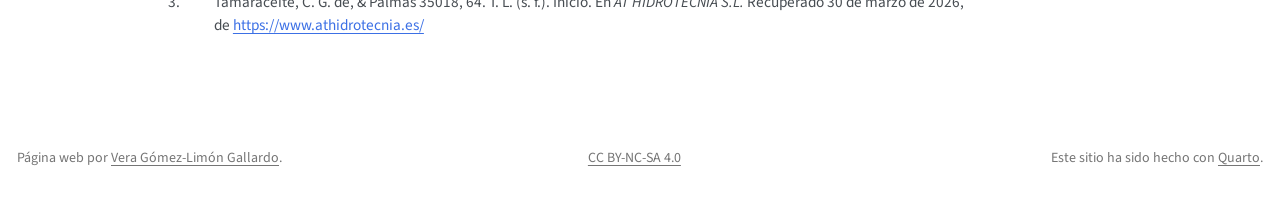
==== commit a3442cca: "Creada línea temporal EE Guardados en disco los datos ordenados de indicadores. Unidos datos de secu" ====
--- a/docs/index.html
+++ b/docs/index.html
@@ -2,7 +2,7 @@
 <html xmlns="http://www.w3.org/1999/xhtml" lang="es" xml:lang="es"><head>
 
 <meta charset="utf-8">
-<meta name="generator" content="quarto-1.8.26">
+<meta name="generator" content="quarto-1.9.38">
 
 <meta name="viewport" content="width=device-width, initial-scale=1.0, user-scalable=yes">
 
@@ -12,6 +12,9 @@
 
 <title>La duda sobre la calidad del agua – 🪸 Calidad del agua en El Confital</title>
 <style>
+/* Default styles provided by pandoc.
+** See https://pandoc.org/MANUAL.html#variables-for-html for config info.
+*/
 code{white-space: pre-wrap;}
 span.smallcaps{font-variant: small-caps;}
 div.columns{display: flex; gap: min(4vw, 1.5em);}
@@ -56,15 +59,14 @@
 <link href="./patron.png" rel="icon" type="image/png">
 <script src="site_libs/quarto-html/quarto.js" type="module"></script>
 <script src="site_libs/quarto-html/tabsets/tabsets.js" type="module"></script>
-<script src="site_libs/quarto-html/axe/axe-check.js" type="module"></script>
 <script src="site_libs/quarto-html/popper.min.js"></script>
 <script src="site_libs/quarto-html/tippy.umd.min.js"></script>
 <script src="site_libs/quarto-html/anchor.min.js"></script>
 <link href="site_libs/quarto-html/tippy.css" rel="stylesheet">
-<link href="site_libs/quarto-html/quarto-syntax-highlighting-587c61ba64f3a5504c4d52d930310e48.css" rel="stylesheet" id="quarto-text-highlighting-styles">
+<link href="site_libs/quarto-html/quarto-syntax-highlighting-15634bcf2e68342d4ad2dfa704d543f6.css" rel="stylesheet" id="quarto-text-highlighting-styles">
 <script src="site_libs/bootstrap/bootstrap.min.js"></script>
 <link href="site_libs/bootstrap/bootstrap-icons.css" rel="stylesheet">
-<link href="site_libs/bootstrap/bootstrap-879d93b0f2bc2329f1ae5f42b097d1d2.min.css" rel="stylesheet" append-hash="true" id="quarto-bootstrap" data-mode="light">
+<link href="site_libs/bootstrap/bootstrap-22fd58dfe37bce8338cb4840f0a019c7.min.css" rel="stylesheet" append-hash="true" id="quarto-bootstrap" data-mode="light">
 <script id="quarto-search-options" type="application/json">{
   "location": "navbar",
   "copy-button": false,
--- a/docs/site_libs/quarto-html/quarto-syntax-highlighting-15634bcf2e68342d4ad2dfa704d543f6.css
+++ b/docs/site_libs/quarto-html/quarto-syntax-highlighting-15634bcf2e68342d4ad2dfa704d543f6.css
@@ -0,0 +1,236 @@
+/* quarto syntax highlight colors */
+:root {
+  --quarto-hl-ot-color: #003B4F;
+  --quarto-hl-at-color: #657422;
+  --quarto-hl-ss-color: #20794D;
+  --quarto-hl-an-color: #5E5E5E;
+  --quarto-hl-fu-color: #4758AB;
+  --quarto-hl-st-color: #20794D;
+  --quarto-hl-cf-color: #003B4F;
+  --quarto-hl-op-color: #5E5E5E;
+  --quarto-hl-er-color: #AD0000;
+  --quarto-hl-bn-color: #AD0000;
+  --quarto-hl-al-color: #AD0000;
+  --quarto-hl-va-color: #111111;
+  --quarto-hl-bu-color: inherit;
+  --quarto-hl-ex-color: inherit;
+  --quarto-hl-pp-color: #AD0000;
+  --quarto-hl-in-color: #5E5E5E;
+  --quarto-hl-vs-color: #20794D;
+  --quarto-hl-wa-color: #5E5E5E;
+  --quarto-hl-do-color: #5E5E5E;
+  --quarto-hl-im-color: #00769E;
+  --quarto-hl-ch-color: #20794D;
+  --quarto-hl-dt-color: #AD0000;
+  --quarto-hl-fl-color: #AD0000;
+  --quarto-hl-co-color: #5E5E5E;
+  --quarto-hl-cv-color: #5E5E5E;
+  --quarto-hl-cn-color: #8f5902;
+  --quarto-hl-sc-color: #5E5E5E;
+  --quarto-hl-dv-color: #AD0000;
+  --quarto-hl-kw-color: #003B4F;
+}
+
+/* other quarto variables */
+:root {
+  --quarto-font-monospace: SFMono-Regular, Menlo, Monaco, Consolas, "Liberation Mono", "Courier New", monospace;
+}
+
+/* syntax highlight based on Pandoc's rules */
+pre > code.sourceCode > span {
+  color: #003B4F;
+}
+
+code.sourceCode > span {
+  color: #003B4F;
+}
+
+div.sourceCode,
+div.sourceCode pre.sourceCode {
+  color: #003B4F;
+}
+
+/* Normal */
+code span {
+  color: #003B4F;
+}
+
+/* Alert */
+code span.al {
+  color: #AD0000;
+  font-style: inherit;
+}
+
+/* Annotation */
+code span.an {
+  color: #5E5E5E;
+  font-style: inherit;
+}
+
+/* Attribute */
+code span.at {
+  color: #657422;
+  font-style: inherit;
+}
+
+/* BaseN */
+code span.bn {
+  color: #AD0000;
+  font-style: inherit;
+}
+
+/* BuiltIn */
+code span.bu {
+  font-style: inherit;
+}
+
+/* ControlFlow */
+code span.cf {
+  color: #003B4F;
+  font-weight: bold;
+  font-style: inherit;
+}
+
+/* Char */
+code span.ch {
+  color: #20794D;
+  font-style: inherit;
+}
+
+/* Constant */
+code span.cn {
+  color: #8f5902;
+  font-style: inherit;
+}
+
+/* Comment */
+code span.co {
+  color: #5E5E5E;
+  font-style: inherit;
+}
+
+/* CommentVar */
+code span.cv {
+  color: #5E5E5E;
+  font-style: italic;
+}
+
+/* Documentation */
+code span.do {
+  color: #5E5E5E;
+  font-style: italic;
+}
+
+/* DataType */
+code span.dt {
+  color: #AD0000;
+  font-style: inherit;
+}
+
+/* DecVal */
+code span.dv {
+  color: #AD0000;
+  font-style: inherit;
+}
+
+/* Error */
+code span.er {
+  color: #AD0000;
+  font-style: inherit;
+}
+
+/* Extension */
+code span.ex {
+  font-style: inherit;
+}
+
+/* Float */
+code span.fl {
+  color: #AD0000;
+  font-style: inherit;
+}
+
+/* Function */
+code span.fu {
+  color: #4758AB;
+  font-style: inherit;
+}
+
+/* Import */
+code span.im {
+  color: #00769E;
+  font-style: inherit;
+}
+
+/* Information */
+code span.in {
+  color: #5E5E5E;
+  font-style: inherit;
+}
+
+/* Keyword */
+code span.kw {
+  color: #003B4F;
+  font-weight: bold;
+  font-style: inherit;
+}
+
+/* Operator */
+code span.op {
+  color: #5E5E5E;
+  font-style: inherit;
+}
+
+/* Other */
+code span.ot {
+  color: #003B4F;
+  font-style: inherit;
+}
+
+/* Preprocessor */
+code span.pp {
+  color: #AD0000;
+  font-style: inherit;
+}
+
+/* SpecialChar */
+code span.sc {
+  color: #5E5E5E;
+  font-style: inherit;
+}
+
+/* SpecialString */
+code span.ss {
+  color: #20794D;
+  font-style: inherit;
+}
+
+/* String */
+code span.st {
+  color: #20794D;
+  font-style: inherit;
+}
+
+/* Variable */
+code span.va {
+  color: #111111;
+  font-style: inherit;
+}
+
+/* VerbatimString */
+code span.vs {
+  color: #20794D;
+  font-style: inherit;
+}
+
+/* Warning */
+code span.wa {
+  color: #5E5E5E;
+  font-style: italic;
+}
+
+.prevent-inlining {
+  content: "</";
+}
+
+/*# sourceMappingURL=f23921c56f73e400b49028c9186a1aa0.css.map */
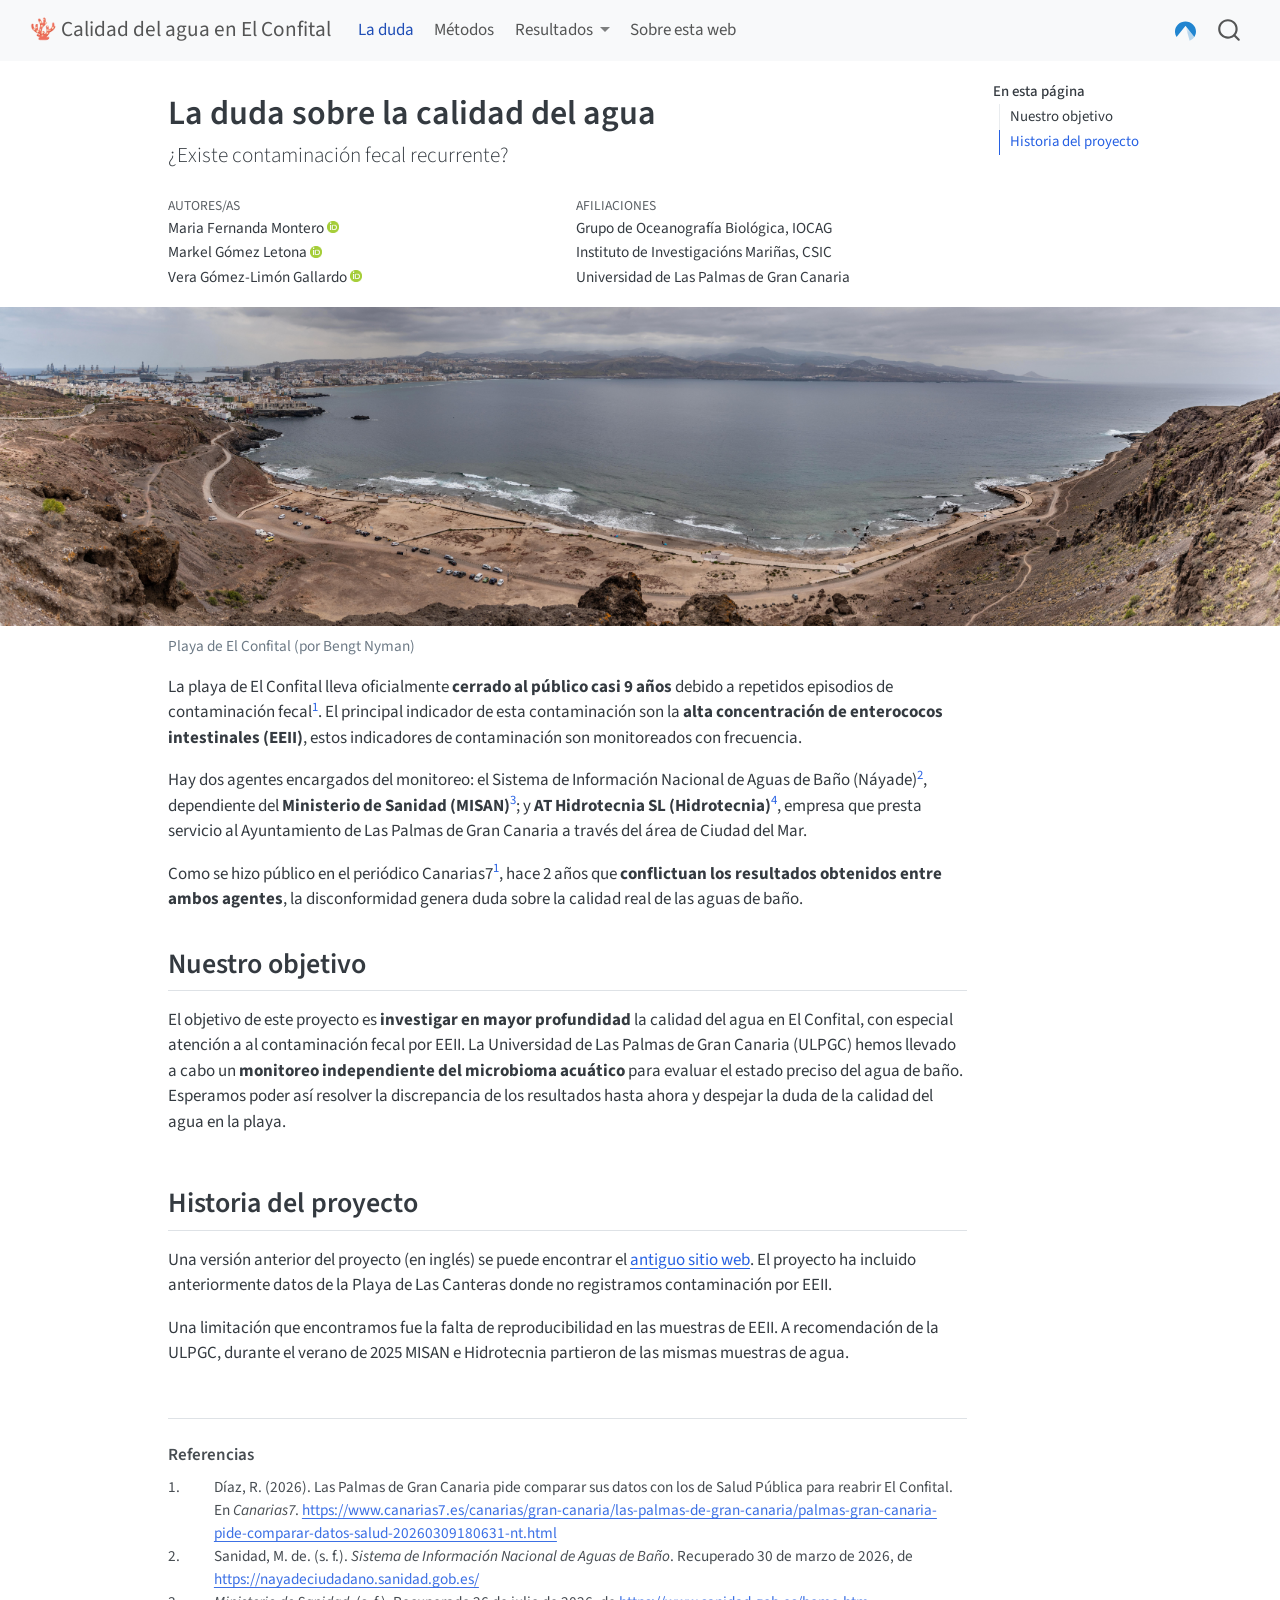
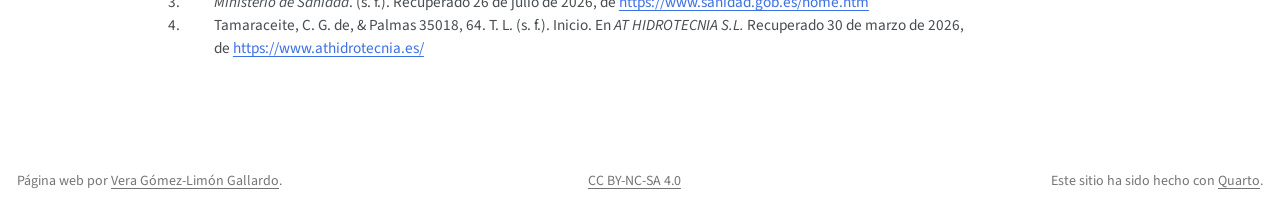
==== commit c507c762: "Cambiado Náyade por MISAN Pequeños ajustes estéticos a indicadores.qmd y nueva referencia del Minist" ====
--- a/docs/index.html
+++ b/docs/index.html
@@ -128,10 +128,13 @@
  <span class="menu-text">Resultados</span>
     </a>
     <ul class="dropdown-menu" aria-labelledby="nav-menu-resultados">    
+        <li class="dropdown-header">Hidrotecnia y Ministerio de Sanidad</li>
         <li>
     <a class="dropdown-item" href="./indicadores.html">
  <span class="dropdown-text">Biondicadores convencionales</span></a>
   </li>  
+        <li><hr class="dropdown-divider"></li>
+        <li class="dropdown-header">Nosotras (Universidad de Las Palmas de Gran Canaria)</li>
         <li>
     <a class="dropdown-item" href="./citometria.html">
  <span class="dropdown-text">Citometría de flujo</span></a>
@@ -234,7 +237,7 @@
 </div>
 </div>
 <p>La playa de El Confital lleva oficialmente <strong>cerrado al público casi 9 años</strong> debido a repetidos episodios de contaminación fecal<span class="citation" data-cites="diaz2026"><sup><a href="#ref-diaz2026" role="doc-biblioref">1</a></sup></span>. El principal indicador de esta contaminación son la <strong>alta concentración de enterococos intestinales (EEII)</strong>, estos indicadores de contaminación son monitoreados con frecuencia.</p>
-<p>Hay dos agentes encargados del monitoreo: el <strong>Sistema de Información Nacional de Aguas de Baño (Náyade)</strong><span class="citation" data-cites="nayade"><sup><a href="#ref-nayade" role="doc-biblioref">2</a></sup></span>, dependiente del Ministerio de Sanidad; y <strong>AT Hidrotecnia SL (Hidrotecnia)</strong><span class="citation" data-cites="hidrotecnia"><sup><a href="#ref-hidrotecnia" role="doc-biblioref">3</a></sup></span>, empresa que presta servicio al Ayuntamiento de Las Palmas de Gran Canaria a través del área de Ciudad del Mar.</p>
+<p>Hay dos agentes encargados del monitoreo: el Sistema de Información Nacional de Aguas de Baño (Náyade)<span class="citation" data-cites="nayade"><sup><a href="#ref-nayade" role="doc-biblioref">2</a></sup></span>, dependiente del <strong>Ministerio de Sanidad (MISAN)</strong><span class="citation" data-cites="misan"><sup><a href="#ref-misan" role="doc-biblioref">3</a></sup></span>; y <strong>AT Hidrotecnia SL (Hidrotecnia)</strong><span class="citation" data-cites="hidrotecnia"><sup><a href="#ref-hidrotecnia" role="doc-biblioref">4</a></sup></span>, empresa que presta servicio al Ayuntamiento de Las Palmas de Gran Canaria a través del área de Ciudad del Mar.</p>
 <p>Como se hizo público en el periódico Canarias7<span class="citation" data-cites="diaz2026"><sup><a href="#ref-diaz2026" role="doc-biblioref">1</a></sup></span>, hace 2 años que <strong>conflictuan los resultados obtenidos entre ambos agentes</strong>, la disconformidad genera duda sobre la calidad real de las aguas de baño.</p>
 <section id="nuestro-objetivo" class="level2">
 <h2 class="anchored" data-anchor-id="nuestro-objetivo">Nuestro objetivo</h2>
@@ -243,7 +246,7 @@
 <section id="historia-del-proyecto" class="level2">
 <h2 class="anchored" data-anchor-id="historia-del-proyecto">Historia del proyecto</h2>
 <p>Una versión anterior del proyecto (en inglés) se puede encontrar el <a href="https://veraglg.github.io/bahiaconfital-old/">antiguo sitio web</a>. El proyecto ha incluido anteriormente datos de la Playa de Las Canteras donde no registramos contaminación por EEII.</p>
-<p>Una limitación que encontramos fue la falta de reproducibilidad en las muestras de EEII. A recomendación de la ULPGC, durante el verano de 2025 Náyade e Hidrotecnia partieron de las mismas muestras de agua.</p>
+<p>Una limitación que encontramos fue la falta de reproducibilidad en las muestras de EEII. A recomendación de la ULPGC, durante el verano de 2025 MISAN e Hidrotecnia partieron de las mismas muestras de agua.</p>
 
 
 
@@ -256,8 +259,11 @@
 <div id="ref-nayade" class="csl-entry" role="listitem">
 <div class="csl-left-margin">2. </div><div class="csl-right-inline">Sanidad, M. de. (s.&nbsp;f.). <em>Sistema de <span>Información</span> <span>Nacional</span> de <span>Aguas</span> de <span>Baño</span></em>. Recuperado 30 de marzo de 2026, de <a href="https://nayadeciudadano.sanidad.gob.es/">https://nayadeciudadano.sanidad.gob.es/</a></div>
 </div>
+<div id="ref-misan" class="csl-entry" role="listitem">
+<div class="csl-left-margin">3. </div><div class="csl-right-inline"><em>Ministerio de <span>Sanidad</span></em>. (s.&nbsp;f.). Recuperado 26 de julio de 2026, de <a href="https://www.sanidad.gob.es/home.htm">https://www.sanidad.gob.es/home.htm</a></div>
+</div>
 <div id="ref-hidrotecnia" class="csl-entry" role="listitem">
-<div class="csl-left-margin">3. </div><div class="csl-right-inline">Tamaraceite, C. G. de, &amp; Palmas 35018, 64. T. L. (s.&nbsp;f.). Inicio. En <em>AT HIDROTECNIA S.L.</em> Recuperado 30 de marzo de 2026, de <a href="https://www.athidrotecnia.es/">https://www.athidrotecnia.es/</a></div>
+<div class="csl-left-margin">4. </div><div class="csl-right-inline">Tamaraceite, C. G. de, &amp; Palmas 35018, 64. T. L. (s.&nbsp;f.). Inicio. En <em>AT HIDROTECNIA S.L.</em> Recuperado 30 de marzo de 2026, de <a href="https://www.athidrotecnia.es/">https://www.athidrotecnia.es/</a></div>
 </div>
 </div></section></div></main> <!-- /main -->
 <script id="quarto-html-after-body" type="application/javascript">
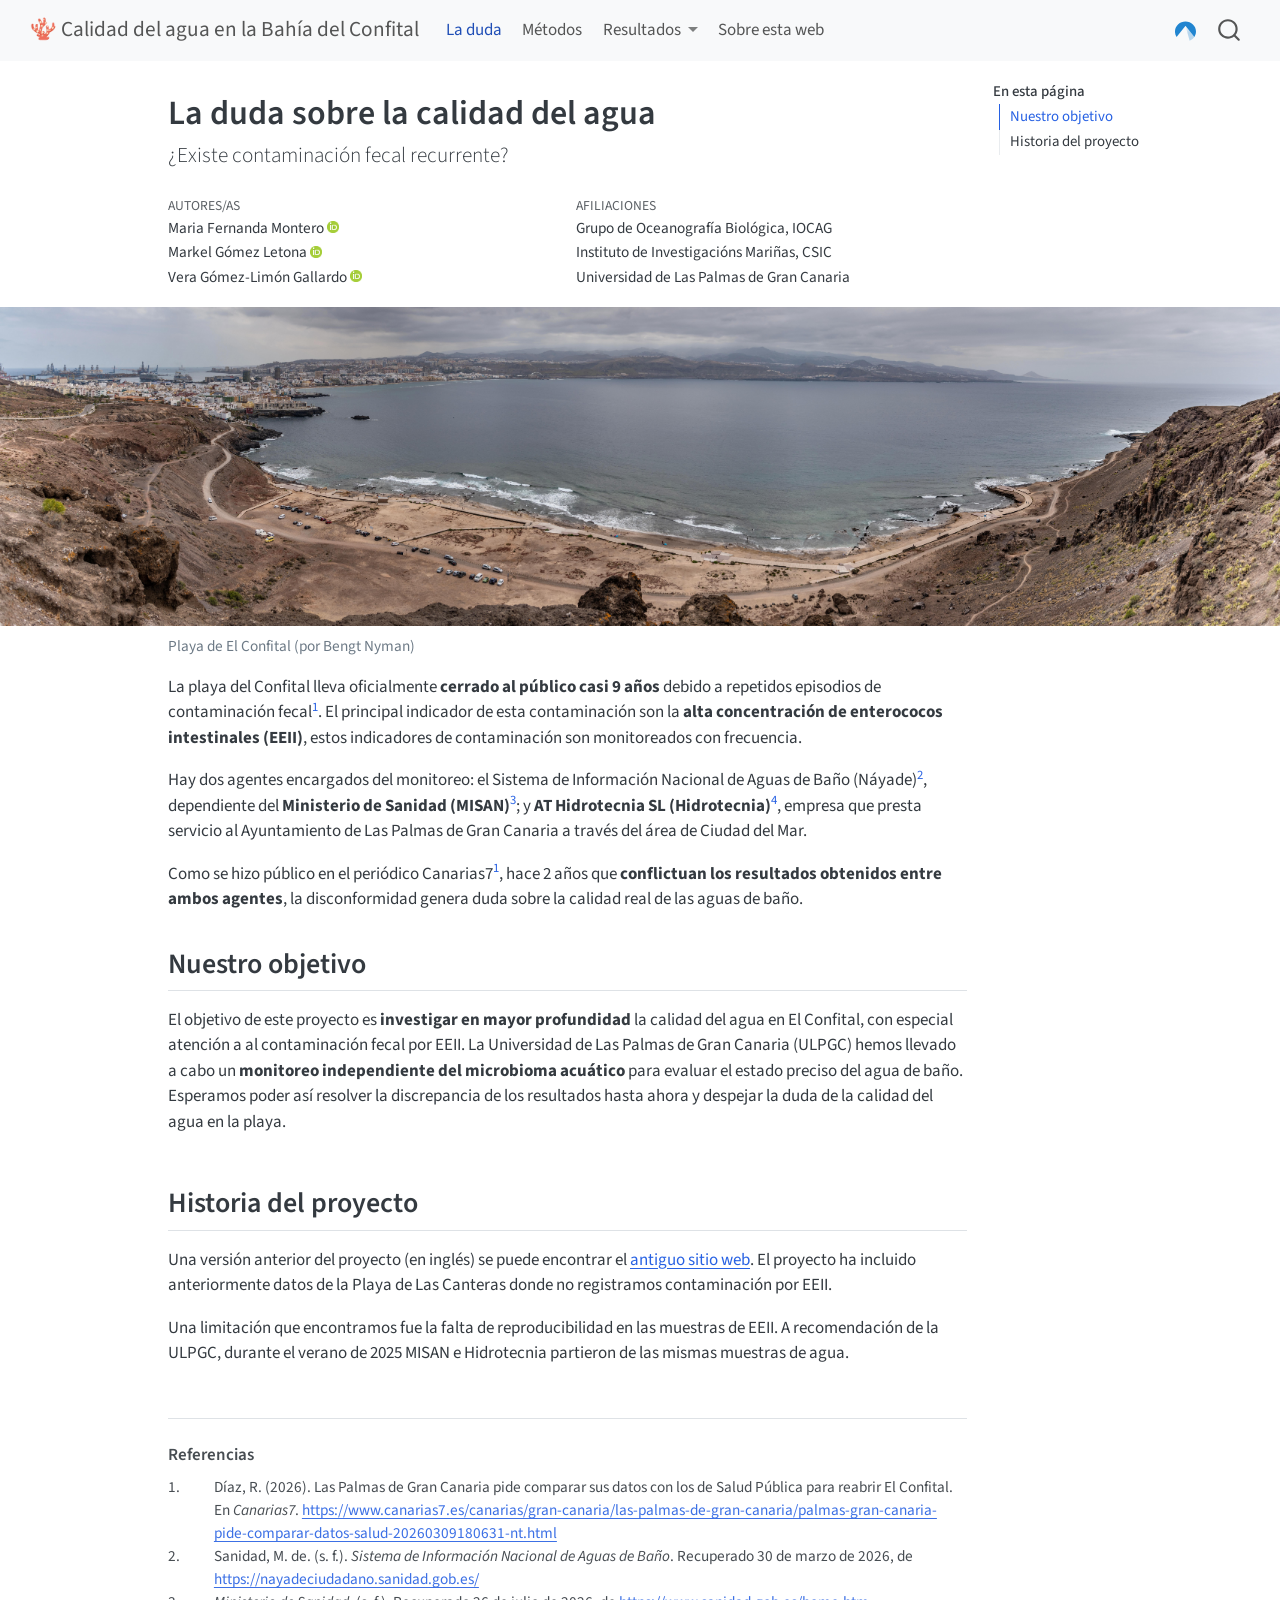
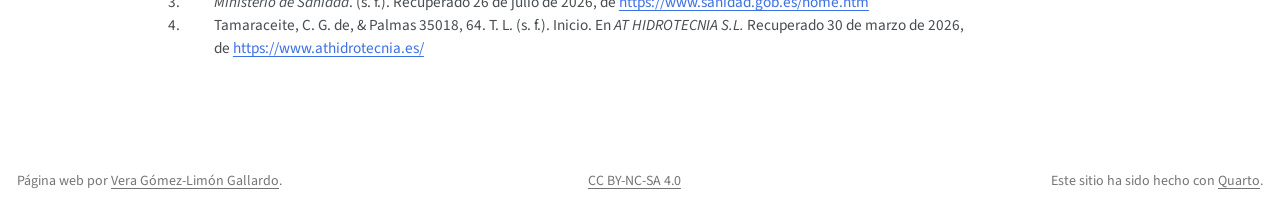
==== commit 9c1a176e: "Corregido a el Confital en minúscula" ====
--- a/docs/index.html
+++ b/docs/index.html
@@ -10,7 +10,7 @@
 <meta name="author" content="Markel Gómez Letona">
 <meta name="author" content="Vera Gómez-Limón Gallardo">
 
-<title>La duda sobre la calidad del agua – 🪸 Calidad del agua en El Confital</title>
+<title>La duda sobre la calidad del agua – 🪸 Calidad del agua en la Bahía del Confital</title>
 <style>
 /* Default styles provided by pandoc.
 ** See https://pandoc.org/MANUAL.html#variables-for-html for config info.
@@ -106,7 +106,7 @@
       <div class="navbar-container container-fluid">
       <div class="navbar-brand-container mx-auto">
     <a class="navbar-brand" href="./index.html">
-    <span class="navbar-title">🪸 Calidad del agua en El Confital</span>
+    <span class="navbar-title">🪸 Calidad del agua en la Bahía del Confital</span>
     </a>
   </div>
             <div id="quarto-search" class="" title="Buscar"></div>
@@ -236,7 +236,7 @@
 </figure>
 </div>
 </div>
-<p>La playa de El Confital lleva oficialmente <strong>cerrado al público casi 9 años</strong> debido a repetidos episodios de contaminación fecal<span class="citation" data-cites="diaz2026"><sup><a href="#ref-diaz2026" role="doc-biblioref">1</a></sup></span>. El principal indicador de esta contaminación son la <strong>alta concentración de enterococos intestinales (EEII)</strong>, estos indicadores de contaminación son monitoreados con frecuencia.</p>
+<p>La playa del Confital lleva oficialmente <strong>cerrado al público casi 9 años</strong> debido a repetidos episodios de contaminación fecal<span class="citation" data-cites="diaz2026"><sup><a href="#ref-diaz2026" role="doc-biblioref">1</a></sup></span>. El principal indicador de esta contaminación son la <strong>alta concentración de enterococos intestinales (EEII)</strong>, estos indicadores de contaminación son monitoreados con frecuencia.</p>
 <p>Hay dos agentes encargados del monitoreo: el Sistema de Información Nacional de Aguas de Baño (Náyade)<span class="citation" data-cites="nayade"><sup><a href="#ref-nayade" role="doc-biblioref">2</a></sup></span>, dependiente del <strong>Ministerio de Sanidad (MISAN)</strong><span class="citation" data-cites="misan"><sup><a href="#ref-misan" role="doc-biblioref">3</a></sup></span>; y <strong>AT Hidrotecnia SL (Hidrotecnia)</strong><span class="citation" data-cites="hidrotecnia"><sup><a href="#ref-hidrotecnia" role="doc-biblioref">4</a></sup></span>, empresa que presta servicio al Ayuntamiento de Las Palmas de Gran Canaria a través del área de Ciudad del Mar.</p>
 <p>Como se hizo público en el periódico Canarias7<span class="citation" data-cites="diaz2026"><sup><a href="#ref-diaz2026" role="doc-biblioref">1</a></sup></span>, hace 2 años que <strong>conflictuan los resultados obtenidos entre ambos agentes</strong>, la disconformidad genera duda sobre la calidad real de las aguas de baño.</p>
 <section id="nuestro-objetivo" class="level2">
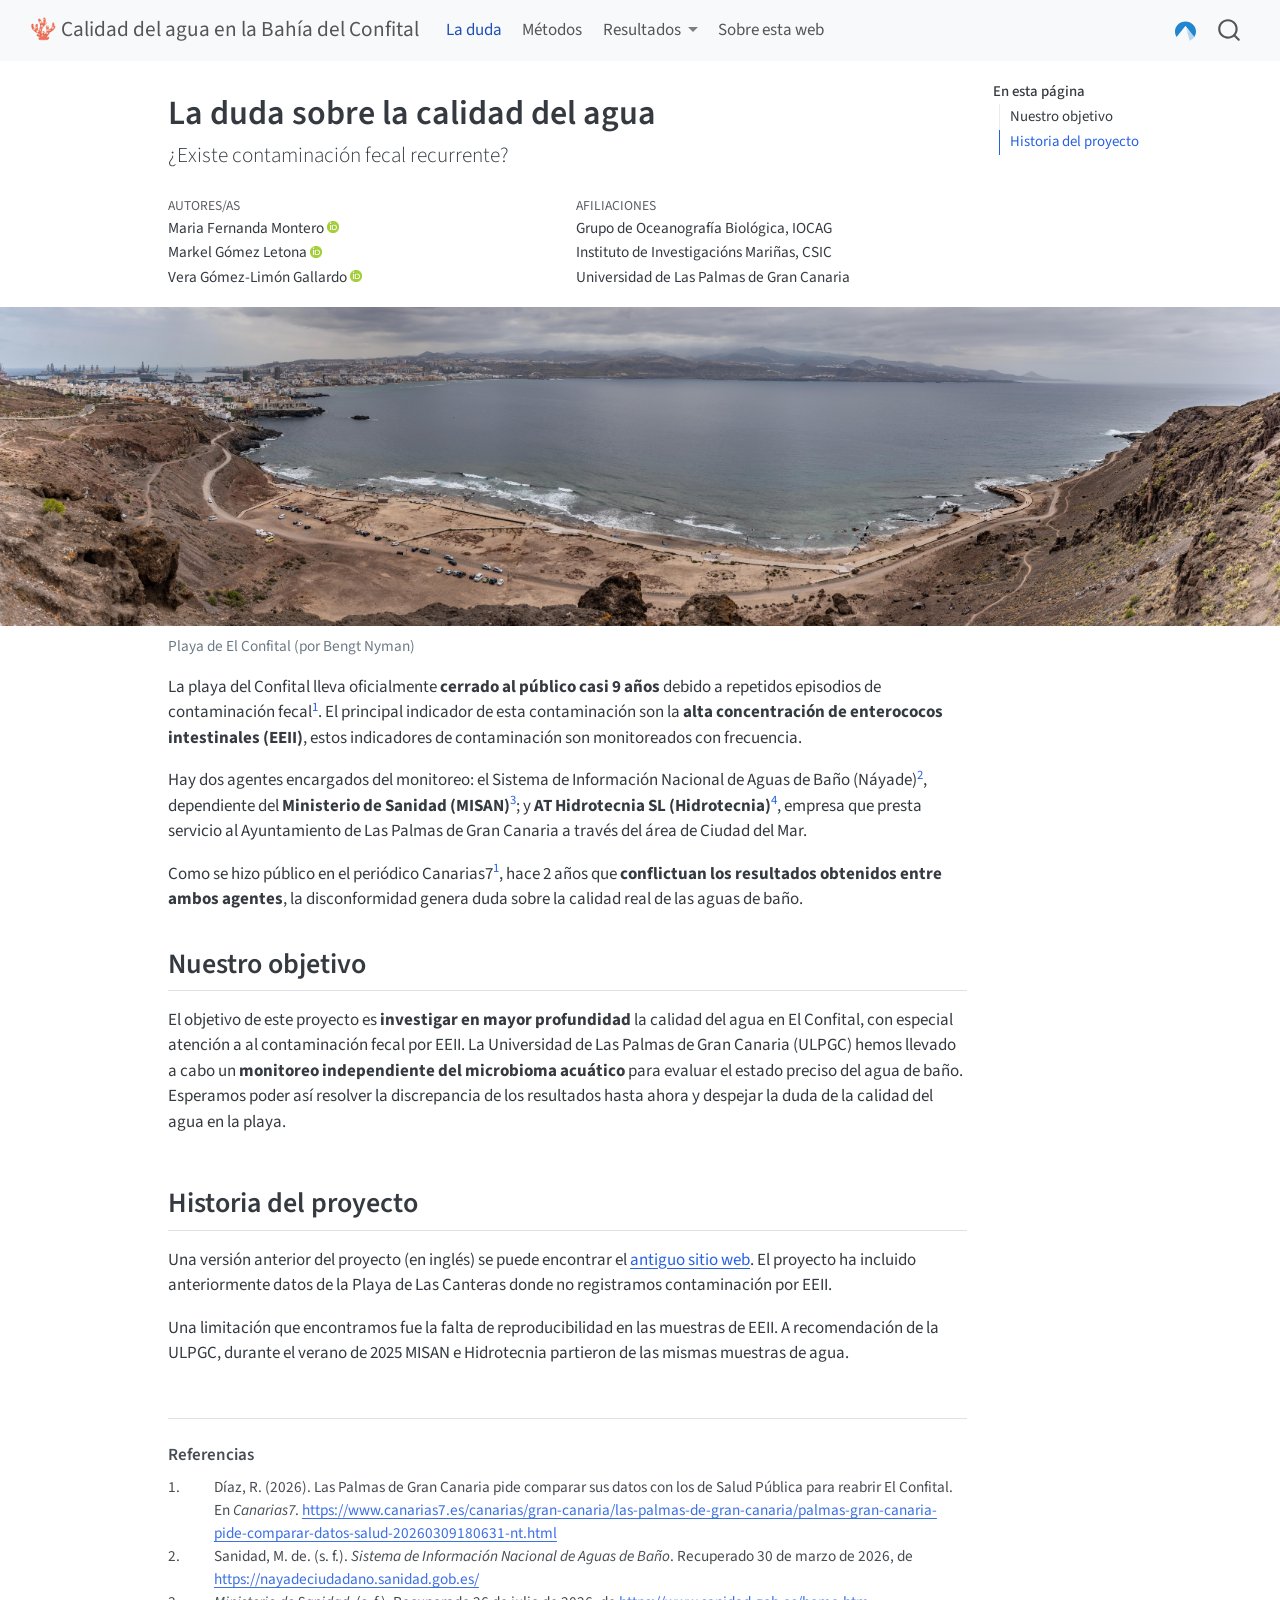
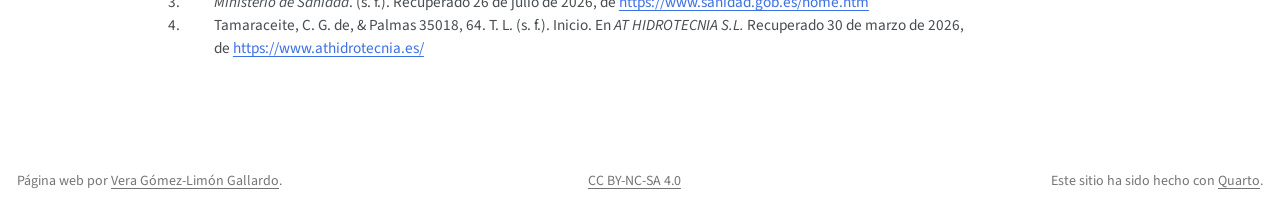
==== commit 69b56c28: "Añadida identificación BLASTN de EE i Ecoli" ====
--- a/docs/index.html
+++ b/docs/index.html
@@ -134,7 +134,7 @@
  <span class="dropdown-text">Biondicadores convencionales</span></a>
   </li>  
         <li><hr class="dropdown-divider"></li>
-        <li class="dropdown-header">Nosotras (Universidad de Las Palmas de Gran Canaria)</li>
+        <li class="dropdown-header">Universidad de Las Palmas de Gran Canaria</li>
         <li>
     <a class="dropdown-item" href="./citometria.html">
  <span class="dropdown-text">Citometría de flujo</span></a>
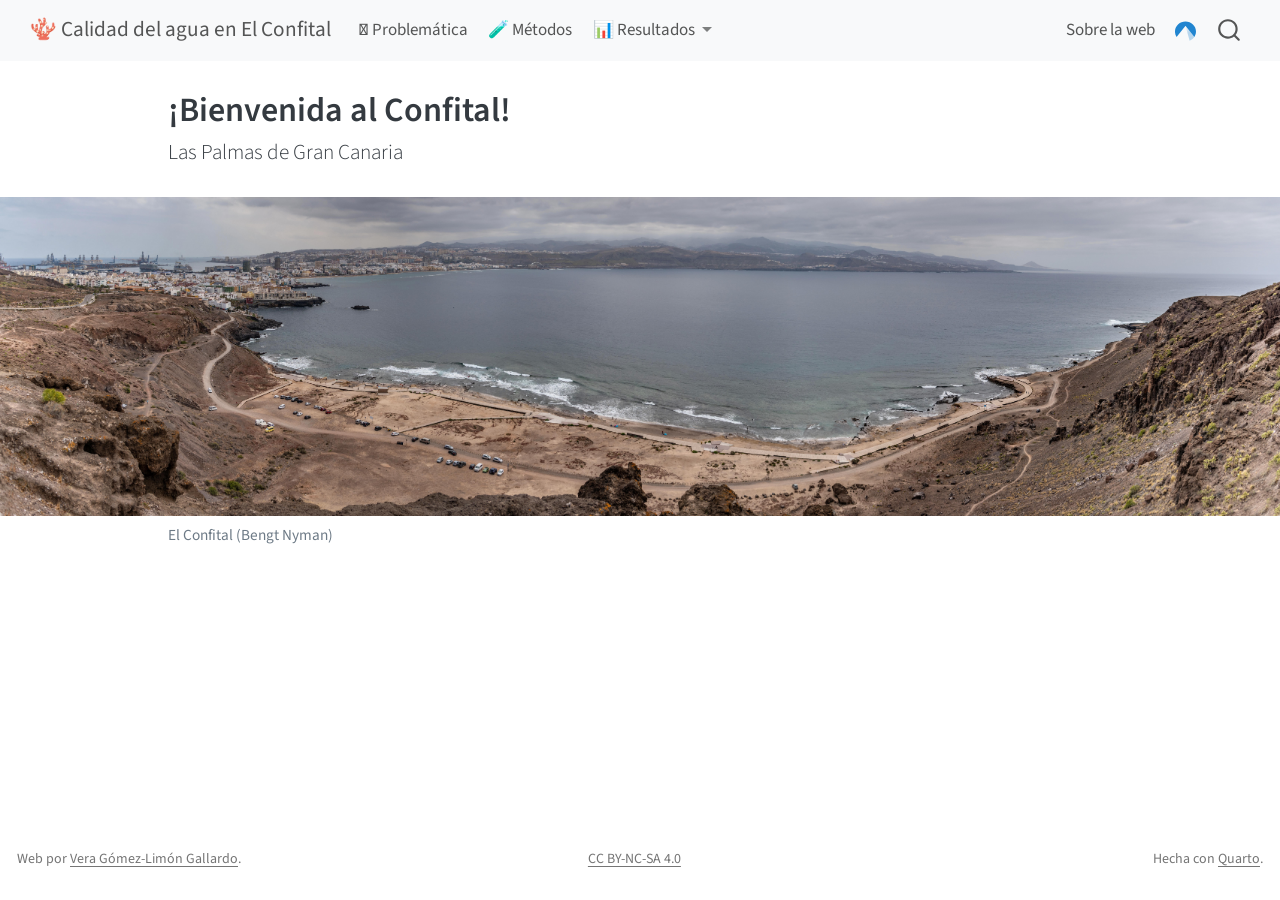
==== commit 42755615: "¡Nueva version! Reordenado sistema de archivos. Añadidos emojis identificativos. Creada página de Bi" ====
--- a/docs/index.html
+++ b/docs/index.html
@@ -2,23 +2,23 @@
 <html xmlns="http://www.w3.org/1999/xhtml" lang="es" xml:lang="es"><head>
 
 <meta charset="utf-8">
-<meta name="generator" content="quarto-1.9.38">
+<meta name="generator" content="quarto-1.10.18">
 
 <meta name="viewport" content="width=device-width, initial-scale=1.0, user-scalable=yes">
 
-<meta name="author" content="Maria Fernanda Montero">
-<meta name="author" content="Markel Gómez Letona">
-<meta name="author" content="Vera Gómez-Limón Gallardo">
-
-<title>La duda sobre la calidad del agua – 🪸 Calidad del agua en la Bahía del Confital</title>
+
+<title>¡Bienvenida al Confital! – 🪸 Calidad del agua en El Confital</title>
 <style>
 /* Default styles provided by pandoc.
 ** See https://pandoc.org/MANUAL.html#variables-for-html for config info.
 */
-code{white-space: pre-wrap;}
 span.smallcaps{font-variant: small-caps;}
-div.columns{display: flex; gap: min(4vw, 1.5em);}
-div.column{flex: auto; overflow-x: auto;}
+div.columns{display: flex; gap: 1.5em;}
+div.column{flex: auto;}
+@media screen {
+div.columns{gap: min(4vw, 1.5em);}
+div.column{overflow-x: auto;}
+}
 div.hanging-indent{margin-left: 1.5em; text-indent: -1.5em;}
 ul.task-list{list-style: none;}
 ul.task-list li input[type="checkbox"] {
@@ -26,27 +26,7 @@
   margin: 0 0.8em 0.2em -1em; /* quarto-specific, see https://github.com/quarto-dev/quarto-cli/issues/4556 */ 
   vertical-align: middle;
 }
-/* CSS for citations */
-div.csl-bib-body { }
-div.csl-entry {
-  clear: both;
-  margin-bottom: 0em;
-}
-.hanging-indent div.csl-entry {
-  margin-left:2em;
-  text-indent:-2em;
-}
-div.csl-left-margin {
-  min-width:2em;
-  float:left;
-}
-div.csl-right-inline {
-  margin-left:2em;
-  padding-left:1em;
-}
-div.csl-indent {
-  margin-left: 2em;
-}</style>
+</style>
 
 
 <script src="site_libs/quarto-nav/quarto-nav.js"></script>
@@ -63,10 +43,10 @@
 <script src="site_libs/quarto-html/tippy.umd.min.js"></script>
 <script src="site_libs/quarto-html/anchor.min.js"></script>
 <link href="site_libs/quarto-html/tippy.css" rel="stylesheet">
-<link href="site_libs/quarto-html/quarto-syntax-highlighting-15634bcf2e68342d4ad2dfa704d543f6.css" rel="stylesheet" id="quarto-text-highlighting-styles">
+<link href="site_libs/quarto-html/quarto-syntax-highlighting-64a204ab8560d761af7679ceaba22944.css" rel="stylesheet" id="quarto-text-highlighting-styles">
 <script src="site_libs/bootstrap/bootstrap.min.js"></script>
 <link href="site_libs/bootstrap/bootstrap-icons.css" rel="stylesheet">
-<link href="site_libs/bootstrap/bootstrap-22fd58dfe37bce8338cb4840f0a019c7.min.css" rel="stylesheet" append-hash="true" id="quarto-bootstrap" data-mode="light">
+<link href="site_libs/bootstrap/bootstrap-370a2f02552c0d2d6628d4e757f471a4.min.css" rel="stylesheet" append-hash="true" id="quarto-bootstrap" data-mode="light">
 <script id="quarto-search-options" type="application/json">{
   "location": "navbar",
   "copy-button": false,
@@ -106,7 +86,7 @@
       <div class="navbar-container container-fluid">
       <div class="navbar-brand-container mx-auto">
     <a class="navbar-brand" href="./index.html">
-    <span class="navbar-title">🪸 Calidad del agua en la Bahía del Confital</span>
+    <span class="navbar-title">🪸 Calidad del agua en El Confital</span>
     </a>
   </div>
             <div id="quarto-search" class="" title="Buscar"></div>
@@ -116,44 +96,44 @@
           <div class="collapse navbar-collapse" id="navbarCollapse">
             <ul class="navbar-nav navbar-nav-scroll me-auto">
   <li class="nav-item">
-    <a class="nav-link active" href="./index.html" aria-current="page"> 
-<span class="menu-text">La duda</span></a>
+    <a class="nav-link" href="./problematica.html"> 
+<span class="menu-text">🫯 Problemática</span></a>
   </li>  
   <li class="nav-item">
     <a class="nav-link" href="./metodos.html"> 
-<span class="menu-text">Métodos</span></a>
+<span class="menu-text">🧪 Métodos</span></a>
   </li>  
   <li class="nav-item dropdown ">
     <a class="nav-link dropdown-toggle" href="#" id="nav-menu-resultados" role="link" data-bs-toggle="dropdown" aria-expanded="false">
- <span class="menu-text">Resultados</span>
+ <span class="menu-text">📊 Resultados</span>
     </a>
     <ul class="dropdown-menu" aria-labelledby="nav-menu-resultados">    
-        <li class="dropdown-header">Hidrotecnia y Ministerio de Sanidad</li>
+        <li class="dropdown-header">🔸 Hidrotecnia y Gobierno de Canarias</li>
         <li>
-    <a class="dropdown-item" href="./indicadores.html">
- <span class="dropdown-text">Biondicadores convencionales</span></a>
+    <a class="dropdown-item" href="./resultados/indicadores.html">
+ <span class="dropdown-text">🧫 Biondicadores convencionales</span></a>
   </li>  
         <li><hr class="dropdown-divider"></li>
-        <li class="dropdown-header">Universidad de Las Palmas de Gran Canaria</li>
+        <li class="dropdown-header">🔹 Universidad de Las Palmas de Gran Canaria</li>
         <li>
-    <a class="dropdown-item" href="./citometria.html">
- <span class="dropdown-text">Citometría de flujo</span></a>
+    <a class="dropdown-item" href="./resultados/citometria.html">
+ <span class="dropdown-text">🔦 Citometría de flujo</span></a>
   </li>  
         <li>
-    <a class="dropdown-item" href="./secuenciacion.html">
- <span class="dropdown-text">Secuenciación del microbioma</span></a>
+    <a class="dropdown-item" href="./resultados/secuenciacion.html">
+ <span class="dropdown-text">🧬 Secuenciación del microbioma</span></a>
   </li>  
     </ul>
   </li>
-  <li class="nav-item">
-    <a class="nav-link" href="./about.html"> 
-<span class="menu-text">Sobre esta web</span></a>
-  </li>  
 </ul>
             <ul class="navbar-nav navbar-nav-scroll ms-auto">
   <li class="nav-item">
+    <a class="nav-link" href="./about.html"> 
+<span class="menu-text">Sobre la web</span></a>
+  </li>  
+  <li class="nav-item">
     <a class="nav-link" href="https://codeberg.org/veraglg/bahiaconfital"> 
-<span class="menu-text"><img src="codeberg.svg" title="Codigo fuente" style="height:1.2em"></span></a>
+<span class="menu-text"><img src="./codeberg.svg" title="Codigo fuente" style="height:1.2em"></span></a>
   </li>  
 </ul>
           </div> <!-- /navcollapse -->
@@ -166,59 +146,23 @@
 <div id="quarto-content" class="quarto-container page-columns page-rows-contents page-layout-article page-navbar">
 <!-- sidebar -->
 <!-- margin-sidebar -->
-    <div id="quarto-margin-sidebar" class="sidebar margin-sidebar">
-        <nav id="TOC" role="doc-toc" class="toc-active">
-    <h2 id="toc-title">En esta página</h2>
-   
-  <ul>
-  <li><a href="#nuestro-objetivo" id="toc-nuestro-objetivo" class="nav-link active" data-scroll-target="#nuestro-objetivo">Nuestro objetivo</a></li>
-  <li><a href="#historia-del-proyecto" id="toc-historia-del-proyecto" class="nav-link" data-scroll-target="#historia-del-proyecto">Historia del proyecto</a></li>
-  </ul>
-</nav>
+    <div id="quarto-margin-sidebar" class="sidebar margin-sidebar zindex-bottom">
+        
     </div>
 <!-- main -->
 <main class="content page-columns page-full" id="quarto-document-content">
 
 <header id="title-block-header" class="quarto-title-block default">
 <div class="quarto-title">
-<h1 class="title">La duda sobre la calidad del agua</h1>
-<p class="subtitle lead">¿Existe contaminación fecal recurrente?</p>
+<h1 class="title">¡Bienvenida al Confital!</h1>
+<p class="subtitle lead">Las Palmas de Gran Canaria</p>
 </div>
 
 
-<div class="quarto-title-meta-author">
-  <div class="quarto-title-meta-heading">Autores/as</div>
-  <div class="quarto-title-meta-heading">Afiliaciones</div>
-  
-    <div class="quarto-title-meta-contents">
-    <p class="author">Maria Fernanda Montero <a href="https://orcid.org/0000-0001-8124-8136" class="quarto-title-author-orcid"> <img src="[data-uri]"></a></p>
-  </div>
-  <div class="quarto-title-meta-contents">
-        <p class="affiliation">
-            Grupo de Oceanografía Biológica, IOCAG
-          </p>
-      </div>
-    <div class="quarto-title-meta-contents">
-    <p class="author">Markel Gómez Letona <a href="https://orcid.org/0000-0001-9325-3979" class="quarto-title-author-orcid"> <img src="[data-uri]"></a></p>
-  </div>
-  <div class="quarto-title-meta-contents">
-        <p class="affiliation">
-            Instituto de Investigacións Mariñas, CSIC
-          </p>
-      </div>
-    <div class="quarto-title-meta-contents">
-    <p class="author">Vera Gómez-Limón Gallardo <a href="https://orcid.org/0009-0005-4889-3412" class="quarto-title-author-orcid"> <img src="[data-uri]"></a></p>
-  </div>
-  <div class="quarto-title-meta-contents">
-        <p class="affiliation">
-            Universidad de Las Palmas de Gran Canaria
-          </p>
-      </div>
-  </div>
 
 <div class="quarto-title-meta">
 
-      
+    
   
     
   </div>
@@ -232,40 +176,14 @@
 <div class="quarto-figure quarto-figure-center page-columns page-full">
 <figure class="figure page-columns page-full">
 <p class="page-columns page-full"><img src="confital.jpg" class="img-fluid figure-img column-screen"></p>
-<figcaption>Playa de El Confital (por Bengt Nyman)</figcaption>
+<figcaption>El Confital (Bengt Nyman)</figcaption>
 </figure>
 </div>
 </div>
-<p>La playa del Confital lleva oficialmente <strong>cerrado al público casi 9 años</strong> debido a repetidos episodios de contaminación fecal<span class="citation" data-cites="diaz2026"><sup><a href="#ref-diaz2026" role="doc-biblioref">1</a></sup></span>. El principal indicador de esta contaminación son la <strong>alta concentración de enterococos intestinales (EEII)</strong>, estos indicadores de contaminación son monitoreados con frecuencia.</p>
-<p>Hay dos agentes encargados del monitoreo: el Sistema de Información Nacional de Aguas de Baño (Náyade)<span class="citation" data-cites="nayade"><sup><a href="#ref-nayade" role="doc-biblioref">2</a></sup></span>, dependiente del <strong>Ministerio de Sanidad (MISAN)</strong><span class="citation" data-cites="misan"><sup><a href="#ref-misan" role="doc-biblioref">3</a></sup></span>; y <strong>AT Hidrotecnia SL (Hidrotecnia)</strong><span class="citation" data-cites="hidrotecnia"><sup><a href="#ref-hidrotecnia" role="doc-biblioref">4</a></sup></span>, empresa que presta servicio al Ayuntamiento de Las Palmas de Gran Canaria a través del área de Ciudad del Mar.</p>
-<p>Como se hizo público en el periódico Canarias7<span class="citation" data-cites="diaz2026"><sup><a href="#ref-diaz2026" role="doc-biblioref">1</a></sup></span>, hace 2 años que <strong>conflictuan los resultados obtenidos entre ambos agentes</strong>, la disconformidad genera duda sobre la calidad real de las aguas de baño.</p>
-<section id="nuestro-objetivo" class="level2">
-<h2 class="anchored" data-anchor-id="nuestro-objetivo">Nuestro objetivo</h2>
-<p>El objetivo de este proyecto es <strong>investigar en mayor profundidad</strong> la calidad del agua en El Confital, con especial atención a al contaminación fecal por EEII. La Universidad de Las Palmas de Gran Canaria (ULPGC) hemos llevado a cabo un <strong>monitoreo independiente del microbioma acuático</strong> para evaluar el estado preciso del agua de baño. Esperamos poder así resolver la discrepancia de los resultados hasta ahora y despejar la duda de la calidad del agua en la playa.</p>
-</section>
-<section id="historia-del-proyecto" class="level2">
-<h2 class="anchored" data-anchor-id="historia-del-proyecto">Historia del proyecto</h2>
-<p>Una versión anterior del proyecto (en inglés) se puede encontrar el <a href="https://veraglg.github.io/bahiaconfital-old/">antiguo sitio web</a>. El proyecto ha incluido anteriormente datos de la Playa de Las Canteras donde no registramos contaminación por EEII.</p>
-<p>Una limitación que encontramos fue la falta de reproducibilidad en las muestras de EEII. A recomendación de la ULPGC, durante el verano de 2025 MISAN e Hidrotecnia partieron de las mismas muestras de agua.</p>
-
-
-
-</section>
-
-<div id="quarto-appendix" class="default"><section class="quarto-appendix-contents" role="doc-bibliography" id="quarto-bibliography"><h2 class="anchored quarto-appendix-heading">Referencias</h2><div id="refs" class="references csl-bib-body" data-entry-spacing="0" data-line-spacing="2" role="list">
-<div id="ref-diaz2026" class="csl-entry" role="listitem">
-<div class="csl-left-margin">1. </div><div class="csl-right-inline">Díaz, R. (2026). Las <span>Palmas</span> de <span>Gran</span> <span>Canaria</span> pide comparar sus datos con los de <span>Salud</span> <span>Pública</span> para reabrir <span>El</span> <span>Confital</span>. En <em>Canarias7</em>. <a href="https://www.canarias7.es/canarias/gran-canaria/las-palmas-de-gran-canaria/palmas-gran-canaria-pide-comparar-datos-salud-20260309180631-nt.html">https://www.canarias7.es/canarias/gran-canaria/las-palmas-de-gran-canaria/palmas-gran-canaria-pide-comparar-datos-salud-20260309180631-nt.html</a></div>
-</div>
-<div id="ref-nayade" class="csl-entry" role="listitem">
-<div class="csl-left-margin">2. </div><div class="csl-right-inline">Sanidad, M. de. (s.&nbsp;f.). <em>Sistema de <span>Información</span> <span>Nacional</span> de <span>Aguas</span> de <span>Baño</span></em>. Recuperado 30 de marzo de 2026, de <a href="https://nayadeciudadano.sanidad.gob.es/">https://nayadeciudadano.sanidad.gob.es/</a></div>
-</div>
-<div id="ref-misan" class="csl-entry" role="listitem">
-<div class="csl-left-margin">3. </div><div class="csl-right-inline"><em>Ministerio de <span>Sanidad</span></em>. (s.&nbsp;f.). Recuperado 26 de julio de 2026, de <a href="https://www.sanidad.gob.es/home.htm">https://www.sanidad.gob.es/home.htm</a></div>
-</div>
-<div id="ref-hidrotecnia" class="csl-entry" role="listitem">
-<div class="csl-left-margin">4. </div><div class="csl-right-inline">Tamaraceite, C. G. de, &amp; Palmas 35018, 64. T. L. (s.&nbsp;f.). Inicio. En <em>AT HIDROTECNIA S.L.</em> Recuperado 30 de marzo de 2026, de <a href="https://www.athidrotecnia.es/">https://www.athidrotecnia.es/</a></div>
-</div>
-</div></section></div></main> <!-- /main -->
+
+
+
+</main> <!-- /main -->
 <script id="quarto-html-after-body" type="application/javascript">
   window.document.addEventListener("DOMContentLoaded", function (event) {
     const icon = "";
@@ -670,13 +588,13 @@
 <footer class="footer">
   <div class="nav-footer">
     <div class="nav-footer-left">
-<p>Página web por <a href="https://orcid.org/0009-0005-4889-3412">Vera Gómez-Limón Gallardo</a>.</p>
+<p>Web por <a href="https://orcid.org/0009-0005-4889-3412">Vera Gómez-Limón Gallardo</a>.</p>
 </div>   
     <div class="nav-footer-center">
 <p><a href="https://creativecommons.org/licenses/by-nc-sa/4.0/">CC BY-NC-SA 4.0</a><img src="https://mirrors.creativecommons.org/presskit/icons/cc.svg" alt="" style="max-width: 1em;max-height:1em;margin-left: .2em;"><img src="https://mirrors.creativecommons.org/presskit/icons/by.svg" alt="" style="max-width: 1em;max-height:1em;margin-left: .2em;"><img src="https://mirrors.creativecommons.org/presskit/icons/nc.svg" alt="" style="max-width: 1em;max-height:1em;margin-left: .2em;"><img src="https://mirrors.creativecommons.org/presskit/icons/sa.svg" alt="" style="max-width: 1em;max-height:1em;margin-left: .2em;"></p>
 </div>
     <div class="nav-footer-right">
-<p>Este sitio ha sido hecho con <a href="https://quarto.org/">Quarto</a>.</p>
+<p>Hecha con <a href="https://quarto.org/">Quarto</a>.</p>
 </div>
   </div>
 </footer>
--- a/docs/site_libs/quarto-html/quarto-syntax-highlighting-64a204ab8560d761af7679ceaba22944.css
+++ b/docs/site_libs/quarto-html/quarto-syntax-highlighting-64a204ab8560d761af7679ceaba22944.css
@@ -0,0 +1,236 @@
+/* quarto syntax highlight colors */
+:root {
+  --quarto-hl-ot-color: #003B4F;
+  --quarto-hl-at-color: #657422;
+  --quarto-hl-ss-color: #20794D;
+  --quarto-hl-an-color: #5E5E5E;
+  --quarto-hl-fu-color: #4758AB;
+  --quarto-hl-st-color: #20794D;
+  --quarto-hl-cf-color: #003B4F;
+  --quarto-hl-op-color: #5E5E5E;
+  --quarto-hl-er-color: #AD0000;
+  --quarto-hl-bn-color: #AD0000;
+  --quarto-hl-al-color: #AD0000;
+  --quarto-hl-va-color: #111111;
+  --quarto-hl-bu-color: inherit;
+  --quarto-hl-ex-color: inherit;
+  --quarto-hl-pp-color: #AD0000;
+  --quarto-hl-in-color: #5E5E5E;
+  --quarto-hl-vs-color: #20794D;
+  --quarto-hl-wa-color: #5E5E5E;
+  --quarto-hl-do-color: #5E5E5E;
+  --quarto-hl-im-color: #00769E;
+  --quarto-hl-ch-color: #20794D;
+  --quarto-hl-dt-color: #AD0000;
+  --quarto-hl-fl-color: #AD0000;
+  --quarto-hl-co-color: #5E5E5E;
+  --quarto-hl-cv-color: #5E5E5E;
+  --quarto-hl-cn-color: #8f5902;
+  --quarto-hl-sc-color: #5E5E5E;
+  --quarto-hl-dv-color: #AD0000;
+  --quarto-hl-kw-color: #003B4F;
+}
+
+/* other quarto variables */
+:root {
+  --quarto-font-monospace: SFMono-Regular, Menlo, Monaco, Consolas, "Liberation Mono", "Courier New", monospace;
+}
+
+/* syntax highlight based on Pandoc's rules */
+pre > code.sourceCode > span {
+  color: #003B4F;
+}
+
+code.sourceCode > span {
+  color: #003B4F;
+}
+
+div.sourceCode,
+div.sourceCode pre.sourceCode {
+  color: #003B4F;
+}
+
+/* Normal */
+code span {
+  color: #003B4F;
+}
+
+/* Alert */
+code span.al {
+  color: #AD0000;
+  font-style: inherit;
+}
+
+/* Annotation */
+code span.an {
+  color: #5E5E5E;
+  font-style: inherit;
+}
+
+/* Attribute */
+code span.at {
+  color: #657422;
+  font-style: inherit;
+}
+
+/* BaseN */
+code span.bn {
+  color: #AD0000;
+  font-style: inherit;
+}
+
+/* BuiltIn */
+code span.bu {
+  font-style: inherit;
+}
+
+/* ControlFlow */
+code span.cf {
+  color: #003B4F;
+  font-weight: bold;
+  font-style: inherit;
+}
+
+/* Char */
+code span.ch {
+  color: #20794D;
+  font-style: inherit;
+}
+
+/* Constant */
+code span.cn {
+  color: #8f5902;
+  font-style: inherit;
+}
+
+/* Comment */
+code span.co {
+  color: #5E5E5E;
+  font-style: inherit;
+}
+
+/* CommentVar */
+code span.cv {
+  color: #5E5E5E;
+  font-style: italic;
+}
+
+/* Documentation */
+code span.do {
+  color: #5E5E5E;
+  font-style: italic;
+}
+
+/* DataType */
+code span.dt {
+  color: #AD0000;
+  font-style: inherit;
+}
+
+/* DecVal */
+code span.dv {
+  color: #AD0000;
+  font-style: inherit;
+}
+
+/* Error */
+code span.er {
+  color: #AD0000;
+  font-style: inherit;
+}
+
+/* Extension */
+code span.ex {
+  font-style: inherit;
+}
+
+/* Float */
+code span.fl {
+  color: #AD0000;
+  font-style: inherit;
+}
+
+/* Function */
+code span.fu {
+  color: #4758AB;
+  font-style: inherit;
+}
+
+/* Import */
+code span.im {
+  color: #00769E;
+  font-style: inherit;
+}
+
+/* Information */
+code span.in {
+  color: #5E5E5E;
+  font-style: inherit;
+}
+
+/* Keyword */
+code span.kw {
+  color: #003B4F;
+  font-weight: bold;
+  font-style: inherit;
+}
+
+/* Operator */
+code span.op {
+  color: #5E5E5E;
+  font-style: inherit;
+}
+
+/* Other */
+code span.ot {
+  color: #003B4F;
+  font-style: inherit;
+}
+
+/* Preprocessor */
+code span.pp {
+  color: #AD0000;
+  font-style: inherit;
+}
+
+/* SpecialChar */
+code span.sc {
+  color: #5E5E5E;
+  font-style: inherit;
+}
+
+/* SpecialString */
+code span.ss {
+  color: #20794D;
+  font-style: inherit;
+}
+
+/* String */
+code span.st {
+  color: #20794D;
+  font-style: inherit;
+}
+
+/* Variable */
+code span.va {
+  color: #111111;
+  font-style: inherit;
+}
+
+/* VerbatimString */
+code span.vs {
+  color: #20794D;
+  font-style: inherit;
+}
+
+/* Warning */
+code span.wa {
+  color: #5E5E5E;
+  font-style: italic;
+}
+
+.prevent-inlining {
+  content: "</";
+}
+
+/*# sourceMappingURL=9d8d5bb603a83b8298b89080a598c93b.css.map */
